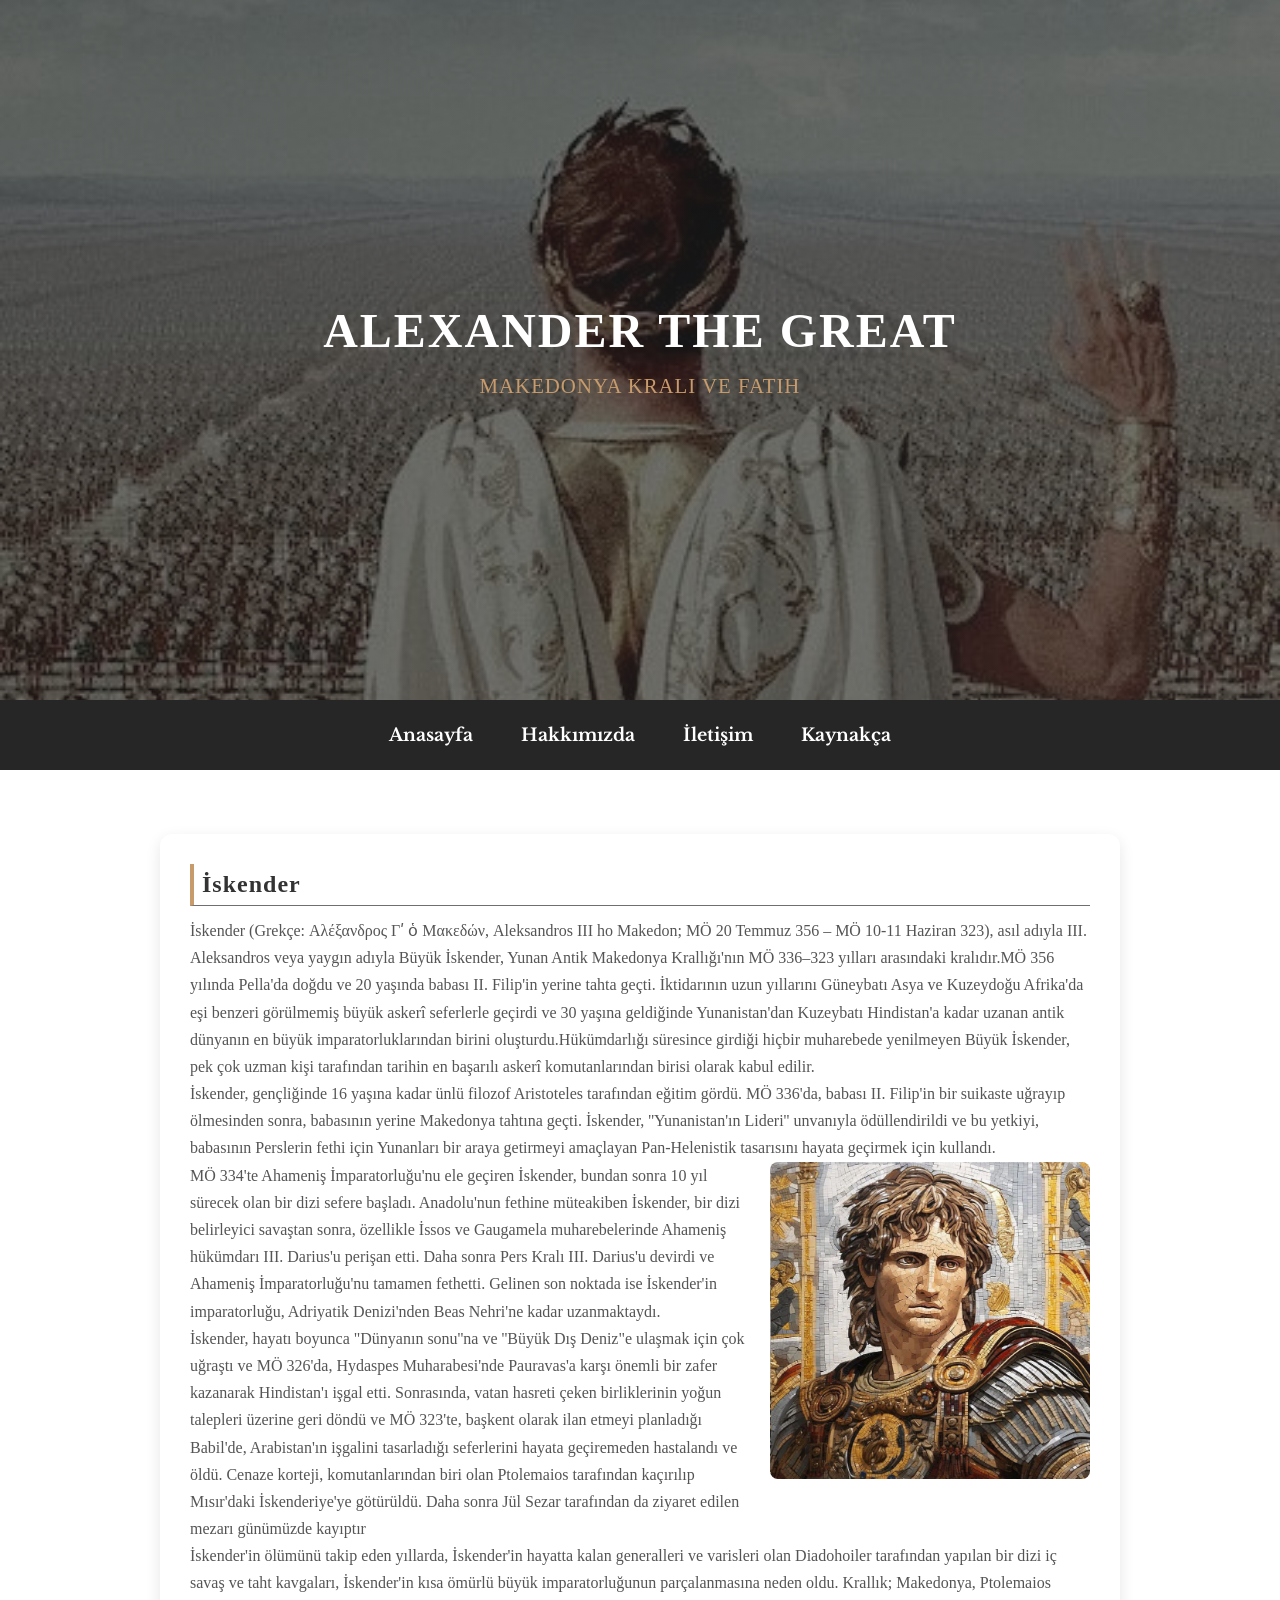
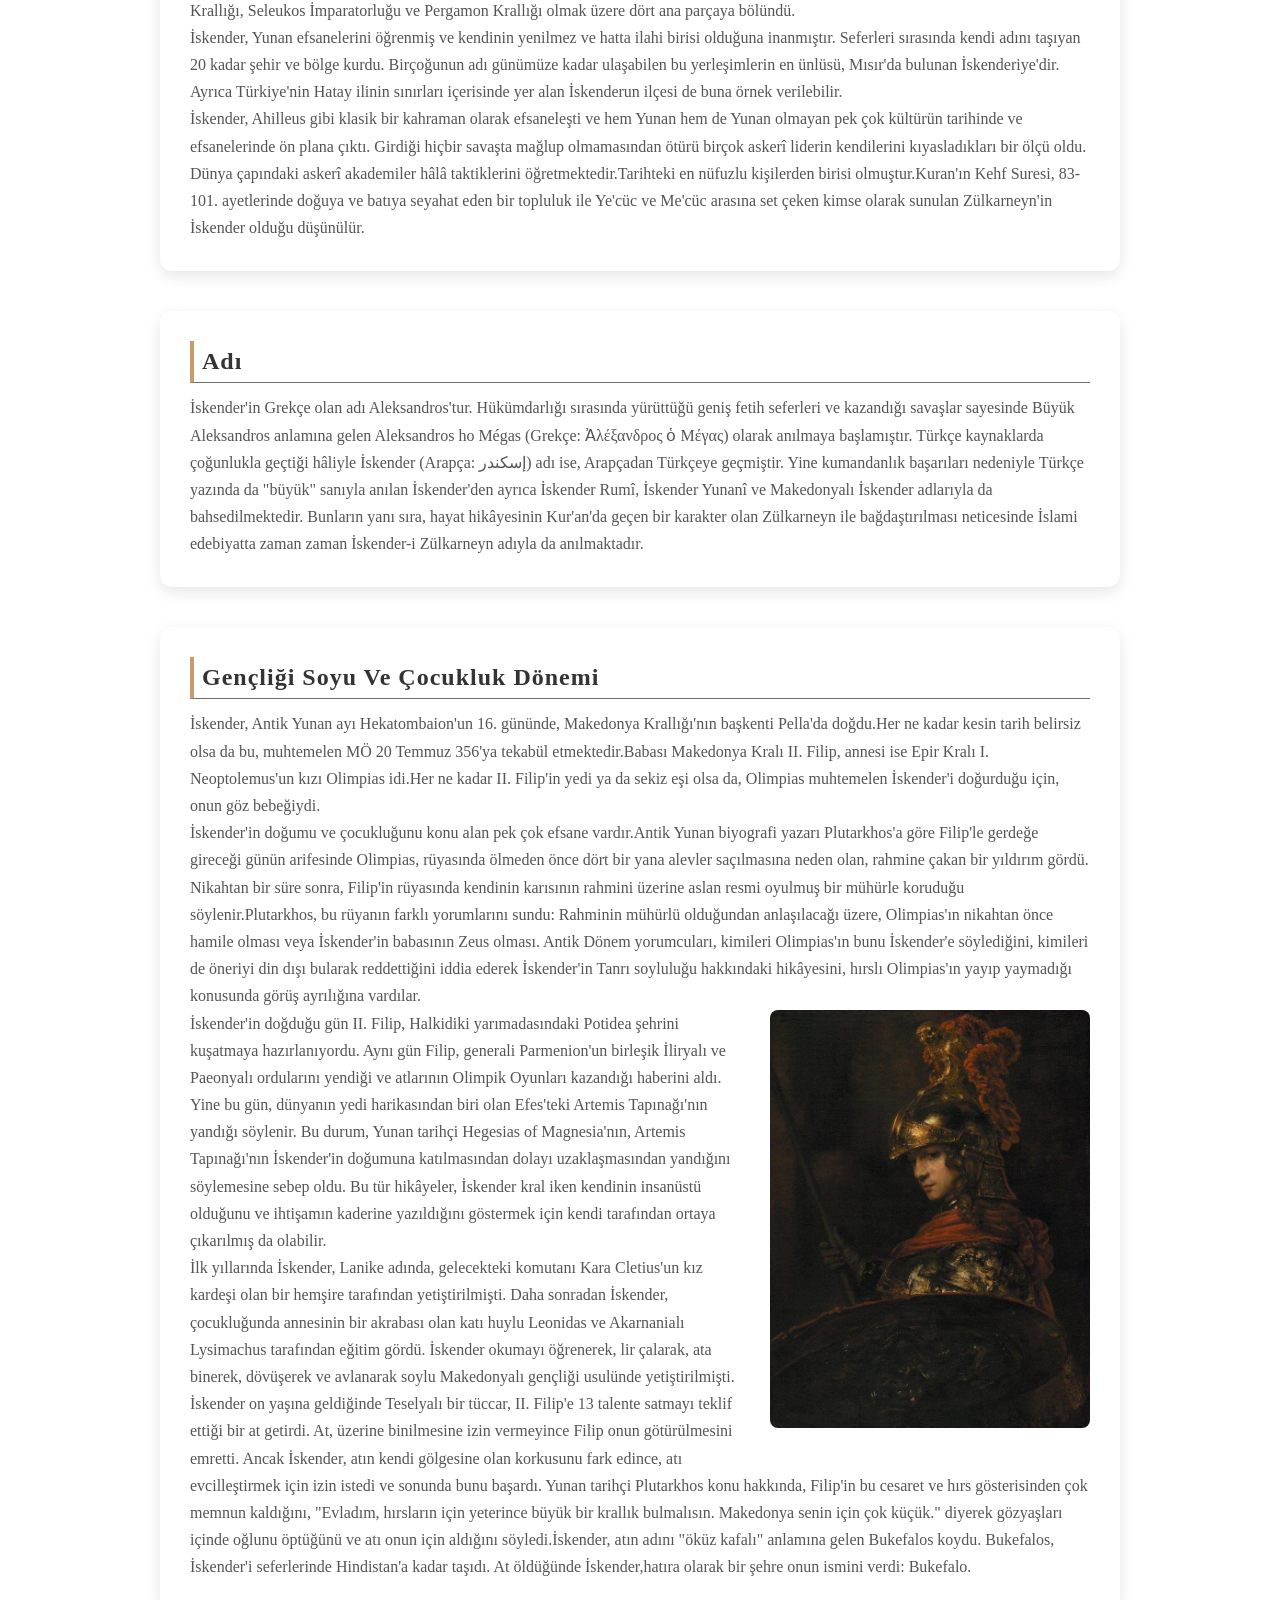
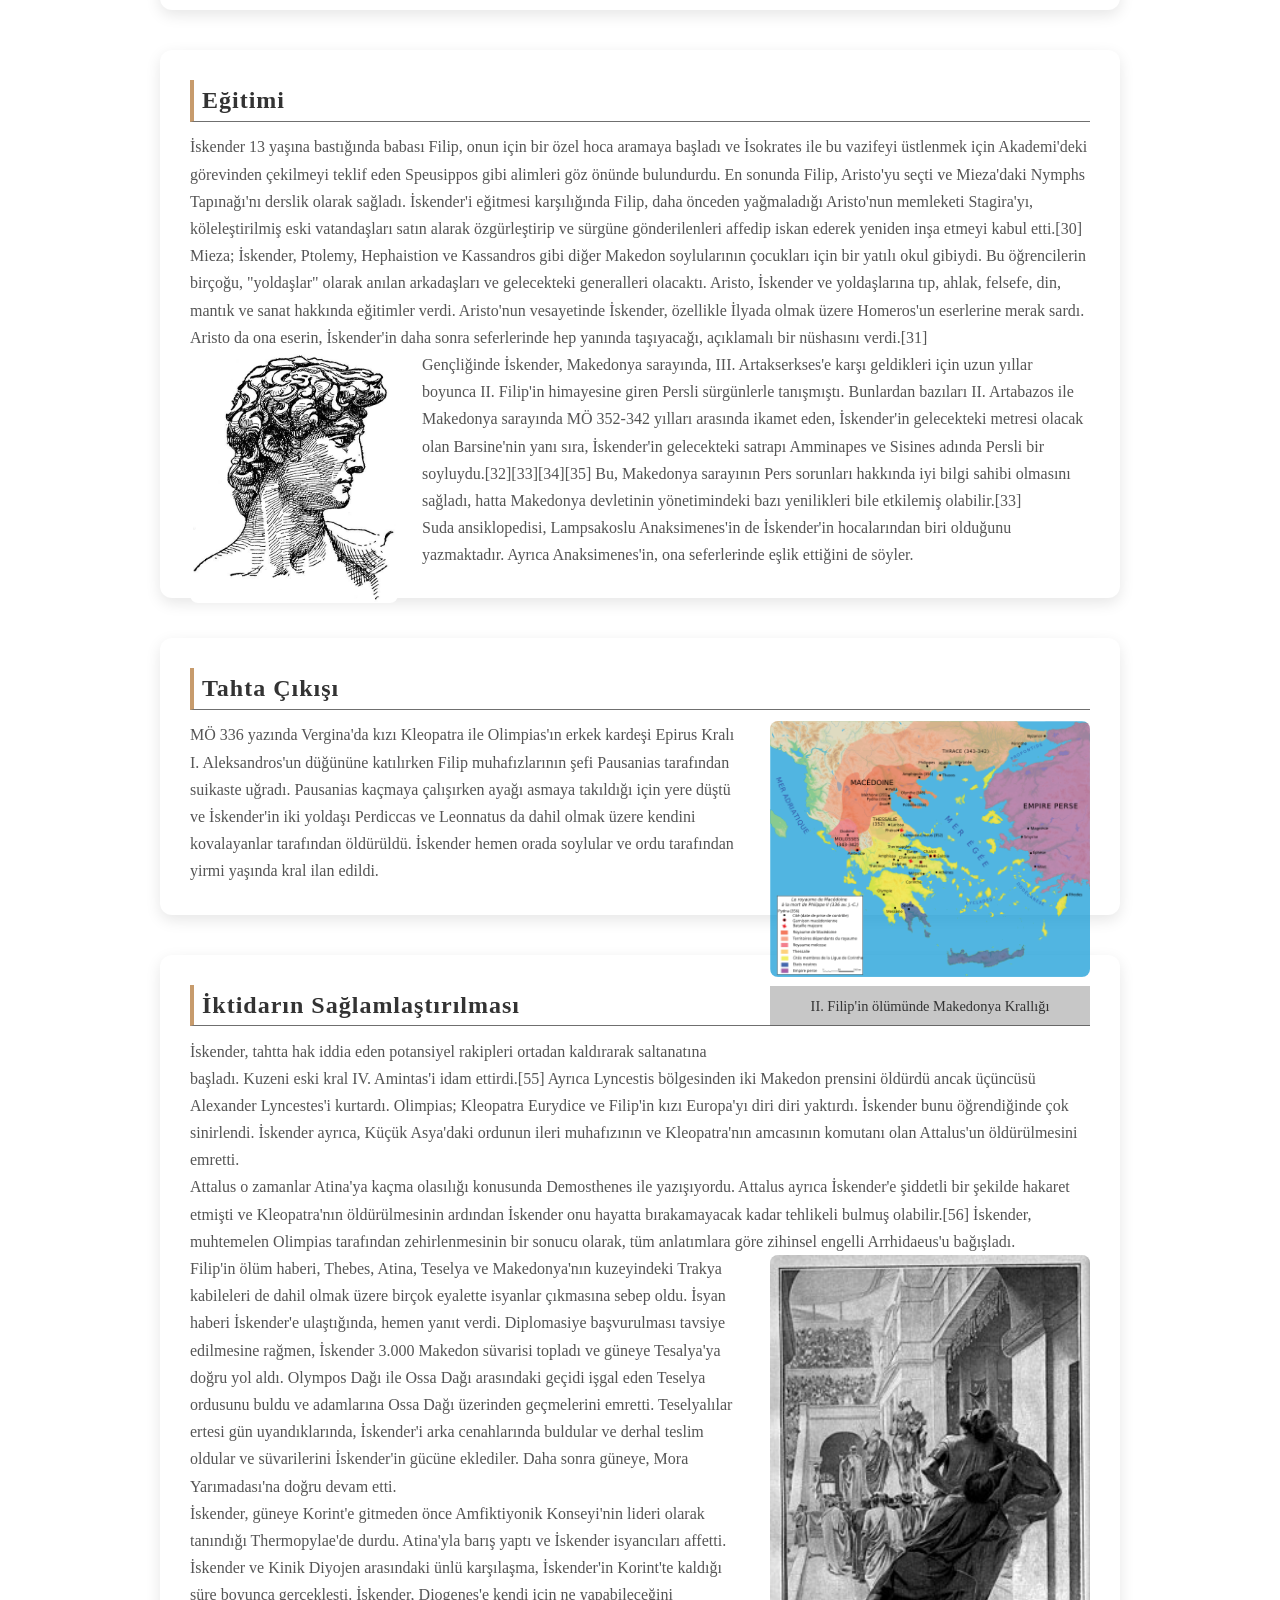
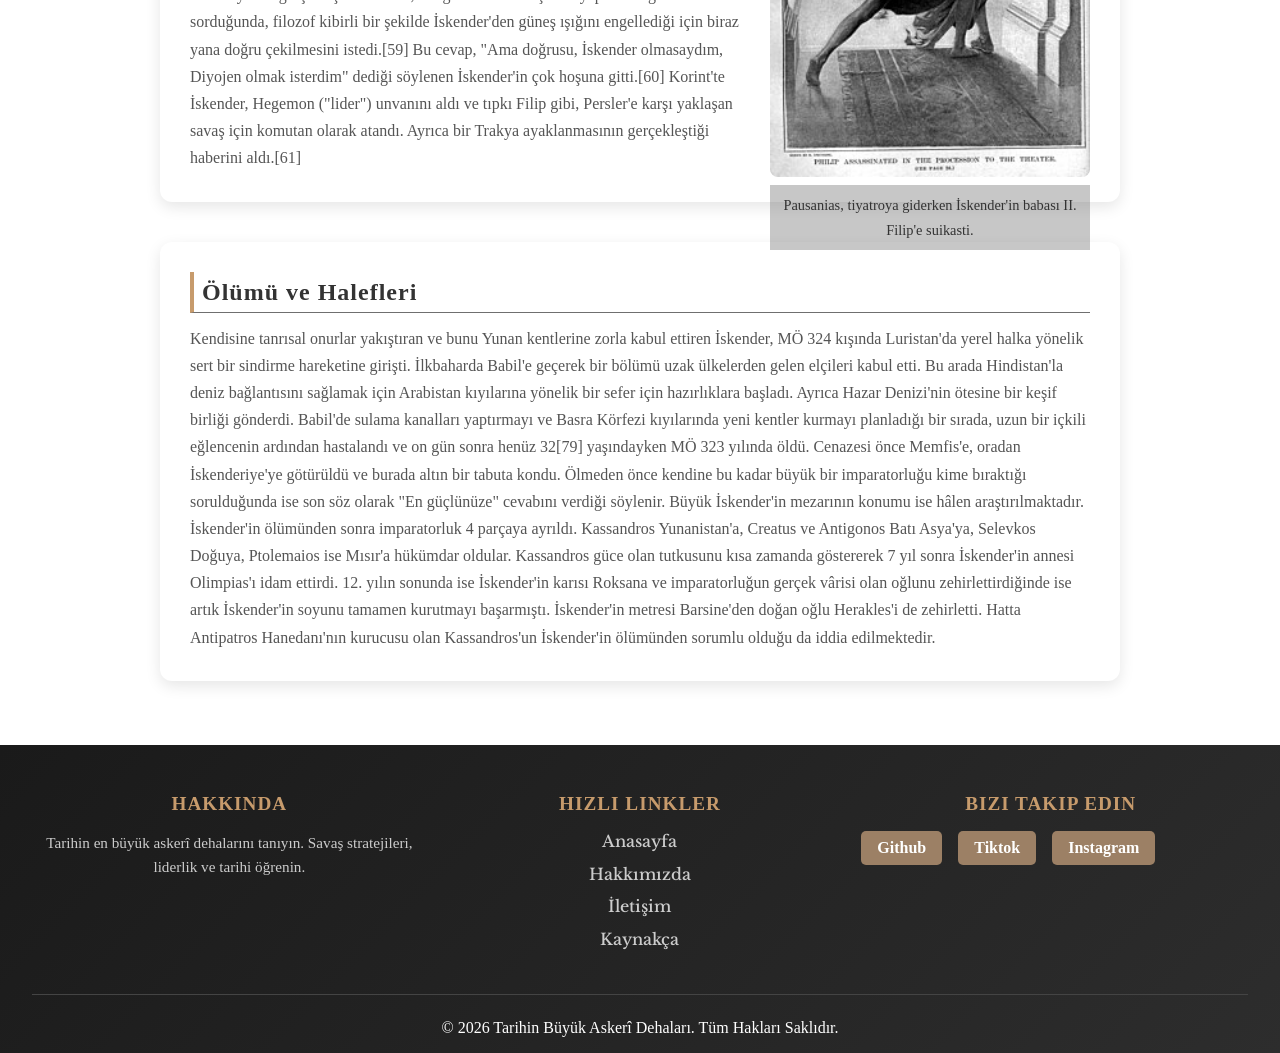
==== alexander.html @ 432406ca "yukleme" ====
<!DOCTYPE html>
<html lang="en">

<head>
    <meta charset="UTF-8">
    <meta name="viewport" content="width=device-width, initial-scale=1.0">
    <title>Büyük İskender</title>
    <link rel="stylesheet" href="css/karakter.css">
    <link href="https://fonts.googleapis.com/css2?family=Cinzel:wght@600&family=Libre+Baskerville&display=swap"
        rel="stylesheet">
</head>

<body>
    <header class="header-iskender">
        <div class="container">

            <h1>ALEXANDER THE GREAT<span>Makedonya Kralı ve
                    Fatih</span></h1>


    </header>
    <nav class="navbar">

        <ul>
            <li><a href="index.html">Anasayfa</a></li>
            <li><a href="#">Hakkımızda</a></li>
            <li><a href="#">İletişim</a></li>
            <li><a href="#">Kaynakça</a></li>
        </ul>

    </nav>
    <main>
        <div class="container">
            <div class="text">
                <h2>İskender</h2>
                <p>
                    İskender (Grekçe: Αλέξανδρος Γʹ ὁ Μακεδών, Aleksandros
                    III ho Makedon; MÖ 20 Temmuz 356 – MÖ 10-11 Haziran
                    323), asıl adıyla III. Aleksandros veya yaygın adıyla
                    Büyük İskender, Yunan Antik Makedonya Krallığı'nın MÖ
                    336–323 yılları arasındaki kralıdır.MÖ 356
                    yılında Pella'da doğdu ve 20 yaşında babası II. Filip'in
                    yerine tahta geçti. İktidarının uzun yıllarını Güneybatı
                    Asya ve Kuzeydoğu Afrika'da eşi benzeri görülmemiş büyük
                    askerî seferlerle geçirdi ve 30 yaşına geldiğinde
                    Yunanistan'dan Kuzeybatı Hindistan'a kadar uzanan antik
                    dünyanın en büyük imparatorluklarından birini
                    oluşturdu.Hükümdarlığı süresince girdiği hiçbir
                    muharebede yenilmeyen Büyük İskender, pek çok uzman kişi
                    tarafından tarihin en başarılı askerî komutanlarından
                    birisi olarak kabul edilir.
                </p>

                <p>
                    İskender, gençliğinde 16 yaşına kadar ünlü filozof
                    Aristoteles tarafından eğitim gördü. MÖ 336'da, babası
                    II. Filip'in bir suikaste uğrayıp ölmesinden sonra,
                    babasının yerine Makedonya tahtına geçti. İskender,
                    ''Yunanistan'ın Lideri'' unvanıyla ödüllendirildi ve bu
                    yetkiyi, babasının Perslerin fethi için Yunanları bir
                    araya getirmeyi amaçlayan Pan-Helenistik tasarısını
                    hayata geçirmek için kullandı.
                </p>
                <div class="kenarresimsag">
                    <img src="images/iskenderkenar.jpg" alt>
                </div>

                <p>
                    MÖ 334'te Ahameniş İmparatorluğu'nu ele geçiren
                    İskender, bundan sonra 10 yıl sürecek olan bir dizi
                    sefere başladı. Anadolu'nun fethine müteakiben İskender,
                    bir dizi belirleyici savaştan sonra, özellikle İssos ve
                    Gaugamela muharebelerinde Ahameniş hükümdarı III.
                    Darius'u perişan etti. Daha sonra Pers Kralı III.
                    Darius'u devirdi ve Ahameniş İmparatorluğu'nu tamamen
                    fethetti. Gelinen son noktada ise İskender'in
                    imparatorluğu, Adriyatik Denizi'nden Beas Nehri'ne kadar
                    uzanmaktaydı.
                </p>

                <p>
                    İskender, hayatı boyunca "Dünyanın sonu''na ve ''Büyük
                    Dış Deniz"e ulaşmak için çok uğraştı ve MÖ 326'da,
                    Hydaspes Muharabesi'nde Pauravas'a karşı önemli bir
                    zafer kazanarak Hindistan'ı işgal etti. Sonrasında,
                    vatan hasreti çeken birliklerinin yoğun talepleri
                    üzerine geri döndü ve MÖ 323'te, başkent olarak ilan
                    etmeyi planladığı Babil'de, Arabistan'ın işgalini
                    tasarladığı seferlerini hayata geçiremeden hastalandı ve
                    öldü. Cenaze korteji, komutanlarından biri olan
                    Ptolemaios tarafından kaçırılıp Mısır'daki
                    İskenderiye'ye götürüldü. Daha sonra Jül Sezar
                    tarafından da ziyaret edilen mezarı günümüzde kayıptır
                </p>
                <p>İskender'in ölümünü takip eden yıllarda, İskender'in
                    hayatta kalan generalleri ve varisleri olan Diadohoiler
                    tarafından yapılan bir dizi iç savaş ve taht kavgaları,
                    İskender'in kısa ömürlü büyük imparatorluğunun
                    parçalanmasına neden oldu. Krallık; Makedonya,
                    Ptolemaios Krallığı, Seleukos İmparatorluğu ve Pergamon
                    Krallığı olmak üzere dört ana parçaya bölündü.</p>

                <p>İskender, Yunan efsanelerini öğrenmiş ve kendinin
                    yenilmez ve hatta ilahi birisi olduğuna inanmıştır.
                    Seferleri sırasında kendi adını taşıyan 20 kadar şehir
                    ve bölge kurdu. Birçoğunun adı günümüze kadar ulaşabilen
                    bu yerleşimlerin en ünlüsü, Mısır'da bulunan
                    İskenderiye'dir. Ayrıca Türkiye'nin Hatay ilinin
                    sınırları içerisinde yer alan İskenderun ilçesi de buna
                    örnek verilebilir. </p>
                <p>İskender, Ahilleus gibi klasik bir kahraman olarak
                    efsaneleşti ve hem Yunan hem de Yunan olmayan pek çok
                    kültürün tarihinde ve efsanelerinde ön plana çıktı.
                    Girdiği hiçbir savaşta mağlup olmamasından ötürü birçok
                    askerî liderin kendilerini kıyasladıkları bir ölçü oldu.
                    Dünya çapındaki askerî akademiler hâlâ taktiklerini
                    öğretmektedir.Tarihteki en nüfuzlu kişilerden birisi
                    olmuştur.Kuran'ın Kehf Suresi, 83-101. ayetlerinde
                    doğuya ve batıya seyahat eden bir topluluk ile Ye'cüc ve
                    Me'cüc arasına set çeken kimse olarak sunulan
                    Zülkarneyn'in İskender olduğu düşünülür.</p>
            </div>
            <div class="text">
                <h2>Adı</h2>
                <p>İskender'in Grekçe olan adı Aleksandros'tur. Hükümdarlığı
                    sırasında yürüttüğü geniş fetih seferleri ve kazandığı
                    savaşlar sayesinde Büyük Aleksandros anlamına gelen
                    Aleksandros ho Mégas (Grekçe: Ἀλέξανδρος ὁ Μέγας) olarak
                    anılmaya başlamıştır. Türkçe kaynaklarda çoğunlukla
                    geçtiği hâliyle İskender (Arapça: إسكندر) adı ise,
                    Arapçadan Türkçeye geçmiştir. Yine kumandanlık
                    başarıları nedeniyle Türkçe yazında da "büyük" sanıyla
                    anılan İskender'den ayrıca İskender Rumî, İskender
                    Yunanî ve Makedonyalı İskender adlarıyla da
                    bahsedilmektedir. Bunların yanı sıra, hayat hikâyesinin
                    Kur'an'da geçen bir karakter olan Zülkarneyn ile
                    bağdaştırılması neticesinde İslami edebiyatta zaman
                    zaman İskender-i Zülkarneyn adıyla da anılmaktadır.</p>
            </div>
            <div class="text">
                <h2>Gençliği Soyu Ve Çocukluk Dönemi</h2>
                <p>İskender, Antik Yunan ayı Hekatombaion'un 16. gününde,
                    Makedonya Krallığı'nın başkenti Pella'da doğdu.Her ne
                    kadar kesin tarih belirsiz olsa da bu, muhtemelen MÖ 20
                    Temmuz 356'ya tekabül etmektedir.Babası Makedonya Kralı
                    II. Filip, annesi ise Epir Kralı I. Neoptolemus'un kızı
                    Olimpias idi.Her ne kadar II. Filip'in yedi ya da sekiz
                    eşi olsa da, Olimpias muhtemelen İskender'i doğurduğu
                    için, onun göz bebeğiydi.</p>
                <p>İskender'in doğumu ve çocukluğunu konu alan pek çok
                    efsane vardır.Antik Yunan biyografi yazarı
                    Plutarkhos'a göre Filip'le gerdeğe gireceği günün
                    arifesinde Olimpias, rüyasında ölmeden önce dört bir
                    yana alevler saçılmasına neden olan, rahmine çakan bir
                    yıldırım gördü. Nikahtan bir süre sonra, Filip'in
                    rüyasında kendinin karısının rahmini üzerine aslan resmi
                    oyulmuş bir mühürle koruduğu söylenir.Plutarkhos, bu
                    rüyanın farklı yorumlarını sundu: Rahminin mühürlü
                    olduğundan anlaşılacağı üzere, Olimpias'ın nikahtan önce
                    hamile olması veya İskender'in babasının Zeus olması.
                    Antik Dönem yorumcuları, kimileri Olimpias'ın bunu
                    İskender'e söylediğini, kimileri de öneriyi din dışı
                    bularak reddettiğini iddia ederek İskender'in Tanrı
                    soyluluğu hakkındaki hikâyesini, hırslı Olimpias'ın
                    yayıp yaymadığı konusunda görüş ayrılığına vardılar.</p>
                <div class="kenarresimsag">
                    <img src="images/iskenderkucuk.jpg" alt="İskender">
                </div>
                <p>İskender'in doğduğu gün II. Filip, Halkidiki
                    yarımadasındaki Potidea şehrini kuşatmaya
                    hazırlanıyordu. Aynı gün Filip, generali Parmenion'un
                    birleşik İliryalı ve Paeonyalı ordularını yendiği ve
                    atlarının Olimpik Oyunları kazandığı haberini aldı. Yine
                    bu gün, dünyanın yedi harikasından biri olan Efes'teki
                    Artemis Tapınağı'nın yandığı söylenir. Bu durum, Yunan
                    tarihçi Hegesias of Magnesia'nın, Artemis Tapınağı'nın
                    İskender'in doğumuna katılmasından dolayı
                    uzaklaşmasından yandığını söylemesine sebep oldu. Bu
                    tür hikâyeler, İskender kral iken kendinin insanüstü
                    olduğunu ve ihtişamın kaderine yazıldığını göstermek
                    için kendi tarafından ortaya çıkarılmış da olabilir.</p>
                <p>İlk yıllarında İskender, Lanike adında, gelecekteki
                    komutanı Kara Cletius'un kız kardeşi olan bir hemşire
                    tarafından yetiştirilmişti. Daha sonradan İskender,
                    çocukluğunda annesinin bir akrabası olan katı huylu
                    Leonidas ve Akarnanialı Lysimachus tarafından eğitim
                    gördü. İskender okumayı öğrenerek, lir çalarak, ata
                    binerek, dövüşerek ve avlanarak soylu Makedonyalı
                    gençliği usulünde yetiştirilmişti.</p>
                <p>İskender on yaşına geldiğinde Teselyalı bir tüccar, II.
                    Filip'e 13 talente satmayı teklif ettiği bir at getirdi.
                    At, üzerine binilmesine izin vermeyince Filip onun
                    götürülmesini emretti. Ancak İskender, atın kendi
                    gölgesine olan korkusunu fark edince, atı evcilleştirmek
                    için izin istedi ve sonunda bunu başardı. Yunan
                    tarihçi Plutarkhos konu hakkında, Filip'in bu cesaret ve
                    hırs gösterisinden çok memnun kaldığını,
                    "Evladım, hırsların için yeterince büyük bir krallık bulmalısın. Makedonya senin için çok küçük."
                    diyerek gözyaşları içinde oğlunu öptüğünü ve atı onun
                    için aldığını söyledi.İskender, atın adını "öküz kafalı"
                    anlamına gelen Bukefalos koydu. Bukefalos, İskender'i
                    seferlerinde Hindistan'a kadar taşıdı. At öldüğünde
                    İskender,hatıra olarak bir şehre onun ismini verdi:
                    Bukefalo.</p>

            </div>
            <div class="text">
                <h2>Eğitimi</h2>
                <p>İskender 13 yaşına bastığında babası Filip, onun için bir
                    özel hoca aramaya başladı ve İsokrates ile bu vazifeyi
                    üstlenmek için Akademi'deki görevinden çekilmeyi teklif
                    eden Speusippos gibi alimleri göz önünde bulundurdu. En
                    sonunda Filip, Aristo'yu seçti ve Mieza'daki Nymphs
                    Tapınağı'nı derslik olarak sağladı. İskender'i eğitmesi
                    karşılığında Filip, daha önceden yağmaladığı Aristo'nun
                    memleketi Stagira'yı, köleleştirilmiş eski vatandaşları
                    satın alarak özgürleştirip ve sürgüne gönderilenleri
                    affedip iskan ederek yeniden inşa etmeyi kabul
                    etti.[30]</p>
                <p>Mieza; İskender, Ptolemy, Hephaistion ve Kassandros gibi
                    diğer Makedon soylularının çocukları için bir yatılı
                    okul gibiydi. Bu öğrencilerin birçoğu, "yoldaşlar"
                    olarak anılan arkadaşları ve gelecekteki generalleri
                    olacaktı. Aristo, İskender ve yoldaşlarına tıp, ahlak,
                    felsefe, din, mantık ve sanat hakkında eğitimler verdi.
                    Aristo'nun vesayetinde İskender, özellikle İlyada olmak
                    üzere Homeros'un eserlerine merak sardı. Aristo da ona
                    eserin, İskender'in daha sonra seferlerinde hep yanında
                    taşıyacağı, açıklamalı bir nüshasını verdi.[31]</p>
                <div class="kenarresimsol">
                    <img src="images/alexanderkenar.jpg" alt="İskender">
                </div>

                <p>Gençliğinde İskender, Makedonya sarayında, III.
                    Artakserkses'e karşı geldikleri için uzun yıllar boyunca
                    II. Filip'in himayesine giren Persli sürgünlerle
                    tanışmıştı. Bunlardan bazıları II. Artabazos ile
                    Makedonya sarayında MÖ 352-342 yılları arasında ikamet
                    eden, İskender'in gelecekteki metresi olacak olan
                    Barsine'nin yanı sıra, İskender'in gelecekteki satrapı
                    Amminapes ve Sisines adında Persli bir
                    soyluydu.[32][33][34][35] Bu, Makedonya sarayının Pers
                    sorunları hakkında iyi bilgi sahibi olmasını sağladı,
                    hatta Makedonya devletinin yönetimindeki bazı
                    yenilikleri bile etkilemiş olabilir.[33]</p>
                <p>Suda ansiklopedisi, Lampsakoslu Anaksimenes'in de
                    İskender'in hocalarından biri olduğunu yazmaktadır.
                    Ayrıca Anaksimenes'in, ona seferlerinde eşlik ettiğini
                    de söyler.</p>

            </div>
            <div class="text">
                <h2>Tahta Çıkışı</h2>
                <div class="kenarresimsag">
                    <img src="images/macedonia.png" alt="II. Filip">
                    <p>II. Filip'in ölümünde Makedonya Krallığı</p>
                </div>
                <p>MÖ 336 yazında Vergina'da kızı Kleopatra ile Olimpias'ın
                    erkek kardeşi Epirus Kralı I. Aleksandros'un düğününe
                    katılırken Filip muhafızlarının şefi Pausanias
                    tarafından suikaste uğradı. Pausanias kaçmaya çalışırken
                    ayağı asmaya takıldığı için yere düştü ve İskender'in
                    iki yoldaşı Perdiccas ve Leonnatus da dahil olmak üzere
                    kendini kovalayanlar tarafından öldürüldü. İskender
                    hemen orada soylular ve ordu tarafından yirmi yaşında kral ilan edildi.
                <p>
            </div>
            <div class="text">
                <h2>İktidarın Sağlamlaştırılması</h2>
                <p>İskender, tahtta hak iddia eden potansiyel rakipleri
                    ortadan kaldırarak saltanatına başladı. Kuzeni eski kral
                    IV. Amintas'i idam ettirdi.[55] Ayrıca Lyncestis
                    bölgesinden iki Makedon prensini öldürdü ancak üçüncüsü
                    Alexander Lyncestes'i kurtardı. Olimpias; Kleopatra
                    Eurydice ve Filip'in kızı Europa'yı diri diri yaktırdı.
                    İskender bunu öğrendiğinde çok sinirlendi. İskender
                    ayrıca, Küçük Asya'daki ordunun ileri muhafızının ve
                    Kleopatra'nın amcasının komutanı olan Attalus'un
                    öldürülmesini emretti.</p>
                <p>Attalus o zamanlar Atina'ya kaçma olasılığı konusunda
                    Demosthenes ile yazışıyordu. Attalus ayrıca İskender'e
                    şiddetli bir şekilde hakaret etmişti ve Kleopatra'nın
                    öldürülmesinin ardından İskender onu hayatta
                    bırakamayacak kadar tehlikeli bulmuş olabilir.[56]
                    İskender, muhtemelen Olimpias tarafından zehirlenmesinin
                    bir sonucu olarak, tüm anlatımlara göre zihinsel engelli
                    Arrhidaeus'u bağışladı.</p>
                <div class="kenarresimsag">
                    <img src="images/filip.jpg" alt="">
                    <p>Pausanias, tiyatroya giderken İskender'in babası II. Filip'e suikasti.</p>
                </div>
                <p>Filip'in ölüm haberi, Thebes, Atina, Teselya ve
                    Makedonya'nın kuzeyindeki Trakya kabileleri de dahil
                    olmak üzere birçok eyalette isyanlar çıkmasına sebep
                    oldu. İsyan haberi İskender'e ulaştığında, hemen yanıt
                    verdi. Diplomasiye başvurulması tavsiye edilmesine
                    rağmen, İskender 3.000 Makedon süvarisi topladı ve
                    güneye Tesalya'ya doğru yol aldı. Olympos Dağı ile Ossa
                    Dağı arasındaki geçidi işgal eden Teselya ordusunu buldu
                    ve adamlarına Ossa Dağı üzerinden geçmelerini emretti.
                    Teselyalılar ertesi gün uyandıklarında, İskender'i arka
                    cenahlarında buldular ve derhal teslim oldular ve
                    süvarilerini İskender'in gücüne eklediler. Daha sonra
                    güneye, Mora Yarımadası'na doğru devam etti.</p>
                <p>İskender, güneye Korint'e gitmeden önce Amfiktiyonik
                    Konseyi'nin lideri olarak tanındığı Thermopylae'de
                    durdu. Atina'yla barış yaptı ve İskender isyancıları
                    affetti. İskender ve Kinik Diyojen arasındaki ünlü
                    karşılaşma, İskender'in Korint'te kaldığı süre boyunca
                    gerçekleşti. İskender, Diogenes'e kendi için ne
                    yapabileceğini sorduğunda, filozof kibirli bir şekilde
                    İskender'den güneş ışığını engellediği için biraz yana
                    doğru çekilmesini istedi.[59] Bu cevap,
                    "Ama doğrusu, İskender olmasaydım, Diyojen olmak isterdim"
                    dediği söylenen İskender'in çok hoşuna gitti.[60]
                    Korint'te İskender, Hegemon ("lider") unvanını aldı ve
                    tıpkı Filip gibi, Persler'e karşı yaklaşan savaş için
                    komutan olarak atandı. Ayrıca bir Trakya ayaklanmasının
                    gerçekleştiği haberini aldı.[61]</p>
            </div>
            <div class="text">
                <h2>Ölümü ve Halefleri</h2>
                <p>Kendisine tanrısal onurlar yakıştıran ve bunu Yunan kentlerine zorla kabul ettiren İskender, MÖ 324
                    kışında Luristan'da yerel halka yönelik sert bir sindirme hareketine girişti. İlkbaharda Babil'e
                    geçerek bir bölümü uzak ülkelerden gelen elçileri kabul etti. Bu arada Hindistan'la deniz
                    bağlantısını sağlamak için Arabistan kıyılarına yönelik bir sefer için hazırlıklara başladı. Ayrıca
                    Hazar Denizi'nin ötesine bir keşif birliği gönderdi. Babil'de sulama kanalları yaptırmayı ve Basra
                    Körfezi kıyılarında yeni kentler kurmayı planladığı bir sırada, uzun bir içkili eğlencenin ardından
                    hastalandı ve on gün sonra henüz 32[79] yaşındayken MÖ 323 yılında öldü. Cenazesi önce Memfis'e,
                    oradan İskenderiye'ye götürüldü ve burada altın bir tabuta kondu. Ölmeden önce kendine bu kadar
                    büyük bir imparatorluğu kime bıraktığı sorulduğunda ise son söz olarak "En güçlünüze" cevabını
                    verdiği söylenir. Büyük İskender'in mezarının konumu ise hâlen araştırılmaktadır. İskender'in
                    ölümünden sonra imparatorluk 4 parçaya ayrıldı. Kassandros Yunanistan'a, Creatus ve Antigonos Batı
                    Asya'ya, Selevkos Doğuya, Ptolemaios ise Mısır'a hükümdar oldular. Kassandros güce olan tutkusunu
                    kısa zamanda göstererek 7 yıl sonra İskender'in annesi Olimpias'ı idam ettirdi. 12. yılın sonunda
                    ise İskender'in karısı Roksana ve imparatorluğun gerçek vârisi olan oğlunu zehirlettirdiğinde ise
                    artık İskender'in soyunu tamamen kurutmayı başarmıştı. İskender'in metresi Barsine'den doğan oğlu
                    Herakles'i de zehirletti. Hatta Antipatros Hanedanı'nın kurucusu olan Kassandros'un İskender'in
                    ölümünden sorumlu olduğu da iddia edilmektedir.</p>

            </div>
        </div>
    </main>
    <footer>
        <div class="footer-container">

            <div class="footer-section">
                <h3>Hakkında</h3>
                <p>Tarihin en büyük askerî dehalarını tanıyın. Savaş stratejileri, liderlik ve tarihi öğrenin.</p>
            </div>


            <div class="footer-section">
                <h3>Hızlı Linkler</h3>
                <ul>
                    <li><a href="index.html">Anasayfa</a></li>
                    <li><a href="about.html">Hakkımızda</a></li>
                    <li><a href="contact.html">İletişim</a></li>
                    <li><a href="#">Kaynakça</a></li>
                </ul>
            </div>


            <div class="footer-section">
                <h3>Bizi Takip Edin</h3>
                <div class="social-links">
                    <a href="https://github.com/rullyz-f" class="social-icon">Github</a>
                    <a href="https://www.tiktok.com/@hamzzatahirr_?lang=tr-TR" class="social-icon">Tiktok</a>
                    <a href="https://www.instagram.com/hamzzatahirr_/" class="social-icon">Instagram</a>
                </div>
            </div>
        </div>


        <div class="footer-bottom">
            <p>&copy; 2026 Tarihin Büyük Askerî Dehaları. Tüm Hakları Saklıdır.</p>
        </div>
    </footer>
    <button id="backToTopBtn" class="back-to-top">
        ⬆️
    </button>

    <script>
        // Başa Dön Butonu
        const backToTopBtn = document.getElementById('backToTopBtn');

        // Scroll yapıldığında butonu göster/gizle
        window.addEventListener('scroll', function () {
            if (window.pageYOffset > 300) {
                backToTopBtn.classList.add('show');
            } else {
                backToTopBtn.classList.remove('show');
            }
        });

        // Butona tıklandığında yukarıya git
        backToTopBtn.addEventListener('click', function () {
            window.scrollTo({
                top: 0,
                behavior: 'smooth'
            });
        });
    </script>

</html>
---- css/karakter.css ----
* {
    margin: 0;
    padding: 0;
    box-sizing: border-box;
}

:root {
    --koyu-arkaplan: #1a1a1a;
    --koyu-arkaplan2: #2d2d2d;
    --parsomen: #f5f1e8;
    --altin-sarisi: #9c8065;
    --koyu-altin-sarisi: #6e4521;
    --yazi: #333333;
}

h1,
h1 span,
h2,
h3 {
    font-family: 'Playfair Display', serif;
    color: var(--yazi);
    font-weight: 700;
    letter-spacing: 1px;
}

p {
    font-family: 'Source Serif Pro', serif;
    color: var(--yazi);
    font-weight: 400;

}

ul {
    font-family: 'Libre Baskerville', serif;
    color: var(--yazi);
    font-weight: 500;
}

html {
    font-size: 16px;
}

.container {
    width: 60rem;
    margin: auto;

}


.container h1 {
    font-size: 3rem;
    text-align: center;
    margin-top: 2rem;
    margin-bottom: 2rem;


}

/* header {
    color: white;
    text-align: center;
    margin-bottom: 0;
    background-repeat: no-repeat;
    background-position: center;
    background-size: cover;
    background-attachment: fixed;
    min-height: 400px;
    display: flex;
    flex-direction: column;
    align-items: center;
    justify-content: center;
    padding: 2rem 1rem;
} */

.header-iskender {
    background: linear-gradient(135deg, rgba(26, 26, 26, 0.6), rgba(45, 45, 45, 0.6)),
        url(../images/iskenderslider.jpg);
    color: white;
    text-align: center;
    margin-bottom: 0;
    background-repeat: no-repeat;
    background-position: center;
    background-size: cover;
    background-attachment: fixed;
    min-height: 700px;
    display: flex;
    flex-direction: column;
    align-items: center;
    justify-content: center;
    padding: 2rem 1rem
}

.header-hannibal {
    background: linear-gradient(135deg, rgba(26, 26, 26, 0.6), rgba(45, 45, 45, 0.6)),
        url(../images/hannibalbarca.jpg);
    color: white;
    text-align: center;
    margin-bottom: 0;
    background-repeat: no-repeat;
    background-position: center 30%;
    background-size: cover;
    background-attachment: fixed;
    min-height: 700px;
    display: flex;
    flex-direction: column;
    align-items: center;
    justify-content: center;
    padding: 2rem 1rem
}

.header-metehan {
    background: linear-gradient(135deg, rgba(26, 26, 26, 0.6), rgba(45, 45, 45, 0.6)),
        url(../images/metehan.jpg);
    color: white;
    text-align: center;
    margin-bottom: 0;
    background-repeat: no-repeat;
    background-position: center 30%;
    background-size: cover;
    background-attachment: fixed;
    min-height: 700px;
    display: flex;
    flex-direction: column;
    align-items: center;
    justify-content: center;
    padding: 2rem 1rem
}

.header-cesar {
    background: linear-gradient(135deg, rgba(26, 26, 26, 0.6), rgba(45, 45, 45, 0.6)),
        url(../images/cesar.jpg);
    color: white;
    text-align: center;
    margin-bottom: 0;
    background-repeat: no-repeat;
    background-position: center 30%;
    background-size: cover;
    background-attachment: fixed;
    min-height: 700px;
    display: flex;
    flex-direction: column;
    align-items: center;
    justify-content: center;
    padding: 2rem 1rem
}

.header-saladin {
    background: linear-gradient(135deg, rgba(26, 26, 26, 0.6), rgba(45, 45, 45, 0.6)),
        url(../images/saladins.jpg);
    color: white;
    text-align: center;
    margin-bottom: 0;
    background-repeat: no-repeat;
    background-position: center 50%;
    background-size: cover;
    background-attachment: fixed;
    min-height: 700px;
    display: flex;
    flex-direction: column;
    align-items: center;
    justify-content: center;
    padding: 2rem 1rem
}

.header-cengizhan {
    background: linear-gradient(135deg, rgba(26, 26, 26, 0.6), rgba(45, 45, 45, 0.6)),
        url(../images/cengiz.jpg);
    color: white;
    text-align: center;
    margin-bottom: 0;
    background-repeat: no-repeat;
    background-position: center 20%;
    background-size: cover;
    background-attachment: fixed;
    min-height: 700px;
    display: flex;
    flex-direction: column;
    align-items: center;
    justify-content: center;
    padding: 2rem 1rem
}

.header-timur {
    background: linear-gradient(135deg, rgba(26, 26, 26, 0.6), rgba(45, 45, 45, 0.6)),
        url(../images/timur.jpg);
    color: white;
    text-align: center;
    margin-bottom: 0;
    background-repeat: no-repeat;
    background-position: center 30%;
    background-size: cover;
    background-attachment: fixed;
    min-height: 700px;
    display: flex;
    flex-direction: column;
    align-items: center;
    justify-content: center;
    padding: 2rem 1rem
}

header .container {
    display: flex;
    flex-direction: column;
    align-items: center;
    gap: 0;
    width: 100%;
}

.header-frederick {
    background: linear-gradient(135deg, rgba(26, 26, 26, 0.6), rgba(45, 45, 45, 0.6)),
        url(../images/frederickthegreat.jpg);
    color: white;
    text-align: center;
    margin-bottom: 0;
    background-repeat: no-repeat;
    background-position: center 20%;
    background-size: cover;
    background-attachment: fixed;
    min-height: 700px;
    display: flex;
    flex-direction: column;
    align-items: center;
    justify-content: center;
    padding: 2rem 1rem
}

.header-napolyon {
    background: linear-gradient(135deg, rgba(26, 26, 26, 0.6), rgba(45, 45, 45, 0.6)),
        url(../images/napolyon.jpg);
    color: white;
    text-align: center;
    margin-bottom: 0;
    background-repeat: no-repeat;
    background-position: center 20%;
    background-size: cover;
    background-attachment: fixed;
    min-height: 700px;
    display: flex;
    flex-direction: column;
    align-items: center;
    justify-content: center;
    padding: 2rem 1rem
}

.header-erwin {
    background: linear-gradient(135deg, rgba(26, 26, 26, 0.6), rgba(45, 45, 45, 0.6)),
        url(../images/erwin2.jpg);
    color: white;
    text-align: center;
    margin-bottom: 0;
    background-repeat: no-repeat;
    background-position: center 20%;
    background-size: cover;
    background-attachment: fixed;
    min-height: 700px;
    display: flex;
    flex-direction: column;
    align-items: center;
    justify-content: center;
    padding: 2rem 1rem
}

header h1 {
    font-size: 3.5rem;
    font-weight: bold;
    margin-bottom: 0;
    text-align: center;
    color: white;
    text-transform: uppercase;
    letter-spacing: 2px;
}

header h1 span {
    display: block;
    font-size: 1.3rem;
    font-weight: normal;
    margin-top: 1rem;
    color: #c79b6c;
    text-transform: uppercase;
    letter-spacing: 1px;
}


.navbar {
    display: flex;
    align-items: center;
    justify-content: center;
    width: 100%;
    background-color: rgba(0, 0, 0, 0.85);
    padding: 1.5rem 0;
    margin-bottom: 4rem;
}

.navbar ul {
    gap: 3rem;
    display: flex;
    list-style: none;
    padding: 0;
    font-weight: bold;
}

.navbar a {
    text-decoration: none;
    color: white;
    font-size: 1.1rem;
    padding: 8px 0;
    transition: 0.3s;
}

.navbar a:hover {
    color: #9c8065;
    border-bottom: 2px solid #9c8065;
}

.text {

    margin: auto;
    margin-top: 40px;
    background-color: white;
    padding: 30px;
    border-radius: 12px;
    line-height: 1.7;
    box-shadow: 0 5px 15px rgba(0, 0, 0, 0.1);
}

.text h2 {
    font-family: 'Playfair Display', serif;
    font-size: 1.5rem;
    margin-bottom: .7rem;
    border-left: 4px solid #c79b6c;
    padding-left: .5rem;
    border-bottom: 1px solid #1b1b1ba1;
}

.text p {
    color: #555;
    font-size: 1rem;

}

.text a {
    padding: .5rem .8rem;
    background-color: #9767349d;
    color: white;
    text-decoration: none;
    border-radius: 5px;
    transition: background-color 0.3s ease;

}

.text a:hover {
    background-color: #965a19c5;

}

.kenarresimsag {
    float: right;
    width: 20rem;
    margin-left: 1.5rem;
    margin-bottom: 1.5rem;

    transition: all 0.3s ease;
}

.kenarresimsag p {
    background-color: #55555554;
    font-size: 0.9rem;
    color: #333;
    padding: 0.5rem;
    text-align: center;
    margin-bottom: 0;
}

.kenarresimsag img {
    width: 100%;
    border-radius: 8px;
}

.kenarresimsage {
    background-color: #55555554;
    width: 6rem;
    float: right;
    margin-left: 1.1rem;
    margin-bottom: 1.5rem;
    transition: all 0.3s ease;
}

.kenarresimsage img {
    width: 4rem;


}

.kenarresimsage p {
    font-size: 0.9rem;
    color: #333;
    padding: 0.5rem;
    text-align: center;
    margin-bottom: 0;
}

.kenarresimsol {
    float: left;

    width: 13rem;
    margin-right: 1.5rem;
    margin-bottom: 1.5rem;
    transition: all 0.3s ease;
}

.kenarresimsol p {
    background-color: #55555554;
    font-size: 0.9rem;
    color: #333;
    padding: 0.5rem;
    text-align: center;
    margin-bottom: 0;
}

.kenarresimsol img {
    width: 100%;
    border-radius: 8px;
}

.kenarresimsol:hover,
.kenarresimsag:hover,
.kenarresimsage:hover {
    box-shadow: 0 10px 20px rgba(0, 0, 0, 0.3);
    transform: translateY(-5px);

}



.plan {
    background-color: #f3f3f3;
    padding: 1.3rem;
    margin: 1.3rem 0;
    border-left: 5px solid #999;
    font-style: italic;
}

footer {
    text-align: center;
    padding: 2rem;
    background: #1a1a1a;
    margin-top: 4rem;


}

footer {
    background: linear-gradient(135deg, #1a1a1a 0%, #2d2d2d 100%);
    color: white;
    padding: 3rem 2rem 1rem;
    margin-top: 4rem;
}

.footer-container {
    max-width: 1200px;
    margin: 0 auto;
    display: grid;
    grid-template-columns: 1fr 1fr 1fr;
    gap: 2rem;
    margin-bottom: 2rem;
}

.footer-section h3 {
    color: #c79b6c;
    margin-bottom: 1rem;
    font-size: 1.2rem;
    text-transform: uppercase;
    letter-spacing: 1px;
}

.footer-section p {
    color: #ccc;
    line-height: 1.6;
    font-size: 0.95rem;
}

.footer-section ul {
    list-style: none;
    padding: 0;
}

.footer-section ul li {
    margin-bottom: 0.8rem;
}

.footer-section ul li a {
    color: #ccc;
    text-decoration: none;
    transition: color 0.3s ease;
    font-family: 'Libre Baskerville', serif;
}

.footer-section ul li a:hover {
    color: #9c8065;
    padding-left: 5px;
}

.social-links {
    display: flex;
    gap: 1rem;
    flex-wrap: wrap;
}

.social-icon {
    display: inline-block;
    padding: 0.5rem 1rem;
    background-color: #9c8065;
    color: white;
    border-radius: 5px;
    text-decoration: none;
    transition: all 0.3s ease;
    font-weight: bold;
}

.social-icon:hover {
    background-color: #6e4521;
    transform: translateY(-3px);
}

.footer-bottom {
    text-align: center;
    padding-top: 1.5rem;
    border-top: 1px solid #444;
    color: #999;
}

footer p {
    color: white;
    transition: all .4s ease;
}

footer p:hover {
    color: var(--altin-sarisi);
}

.back-to-top {
    position: fixed;
    bottom: 30px;
    right: 30px;
    width: 50px;
    height: 50px;
    background-color: #9c8065;
    color: white;
    border: none;
    border-radius: 50%;
    font-size: 1.5rem;
    cursor: pointer;
    display: none;
    align-items: center;
    justify-content: center;
    box-shadow: 0 4px 12px rgba(0, 0, 0, 0.3);
    transition: all 0.3s ease;
    z-index: 999;
}

.back-to-top.show {
    display: flex;
}

.back-to-top:hover {
    background-color: #6e4521;
    transform: translateY(-5px);
    box-shadow: 0 6px 20px rgba(0, 0, 0, 0.4);
}

.back-to-top:active {
    transform: translateY(-2px);
}

@media (max-width: 1024px) {
    .container {
        width: 90%;
    }

    header {
        min-height: 350px;
    }

    header h1 {
        font-size: 2rem;
    }

    header h1 span {
        font-size: 1rem;
    }

    header .navbar ul {
        gap: 1rem;
        padding: 0.8rem;
    }

    header .navbar a {
        font-size: 0.95rem;
    }

    .text {
        padding: 20px;
        margin-top: 20px;
    }

    .text h2 {
        font-size: 1.3rem;
        margin-bottom: 0.5rem;
    }

    .text p {
        font-size: 0.95rem;
        margin-bottom: 1.5rem;
    }

    .kenarresimsag,
    .kenarresimsol {
        width: 100%;
        float: none;
        margin: 1rem 0;
    }

    .kenarresimsag img,
    .kenarresimsol img {
        width: 100%;
    }

}


@media (max-width: 768px) {
    header {
        min-height: 300px;
    }

    header h1 {
        font-size: 1.5rem;
        padding: 1rem 0.5rem 0;
    }

    header h1 span {
        font-size: 0.9rem;
    }

    header .navbar ul {
        gap: 0.8rem;
        padding: 0.8rem;
        flex-wrap: wrap;
    }

    header .navbar a {
        font-size: 0.85rem;
        padding: 5px 5px;
    }

    .container {
        width: 95%;
    }

    .text {
        padding: 15px;
        margin-top: 15px;
    }

    .text h2 {
        font-size: 1.2rem;
        border-left: 3px solid #c79b6c;
    }

    .text h3 {
        font-size: 1rem;
    }

    .text p {
        font-size: 0.9rem;
        margin-bottom: 1rem;
        line-height: 1.6;
    }

    .kenarresimsag p,
    .kenarresimsol p {
        font-size: 0.8rem;
    }



    .plan {
        padding: 1rem;
        margin: 1rem 0;
        font-size: 0.9rem;
    }

    .footer-container {
        grid-template-columns: 1fr;
        gap: 1.5rem;
    }

    .footer-section h3 {
        font-size: 1rem;
    }
}
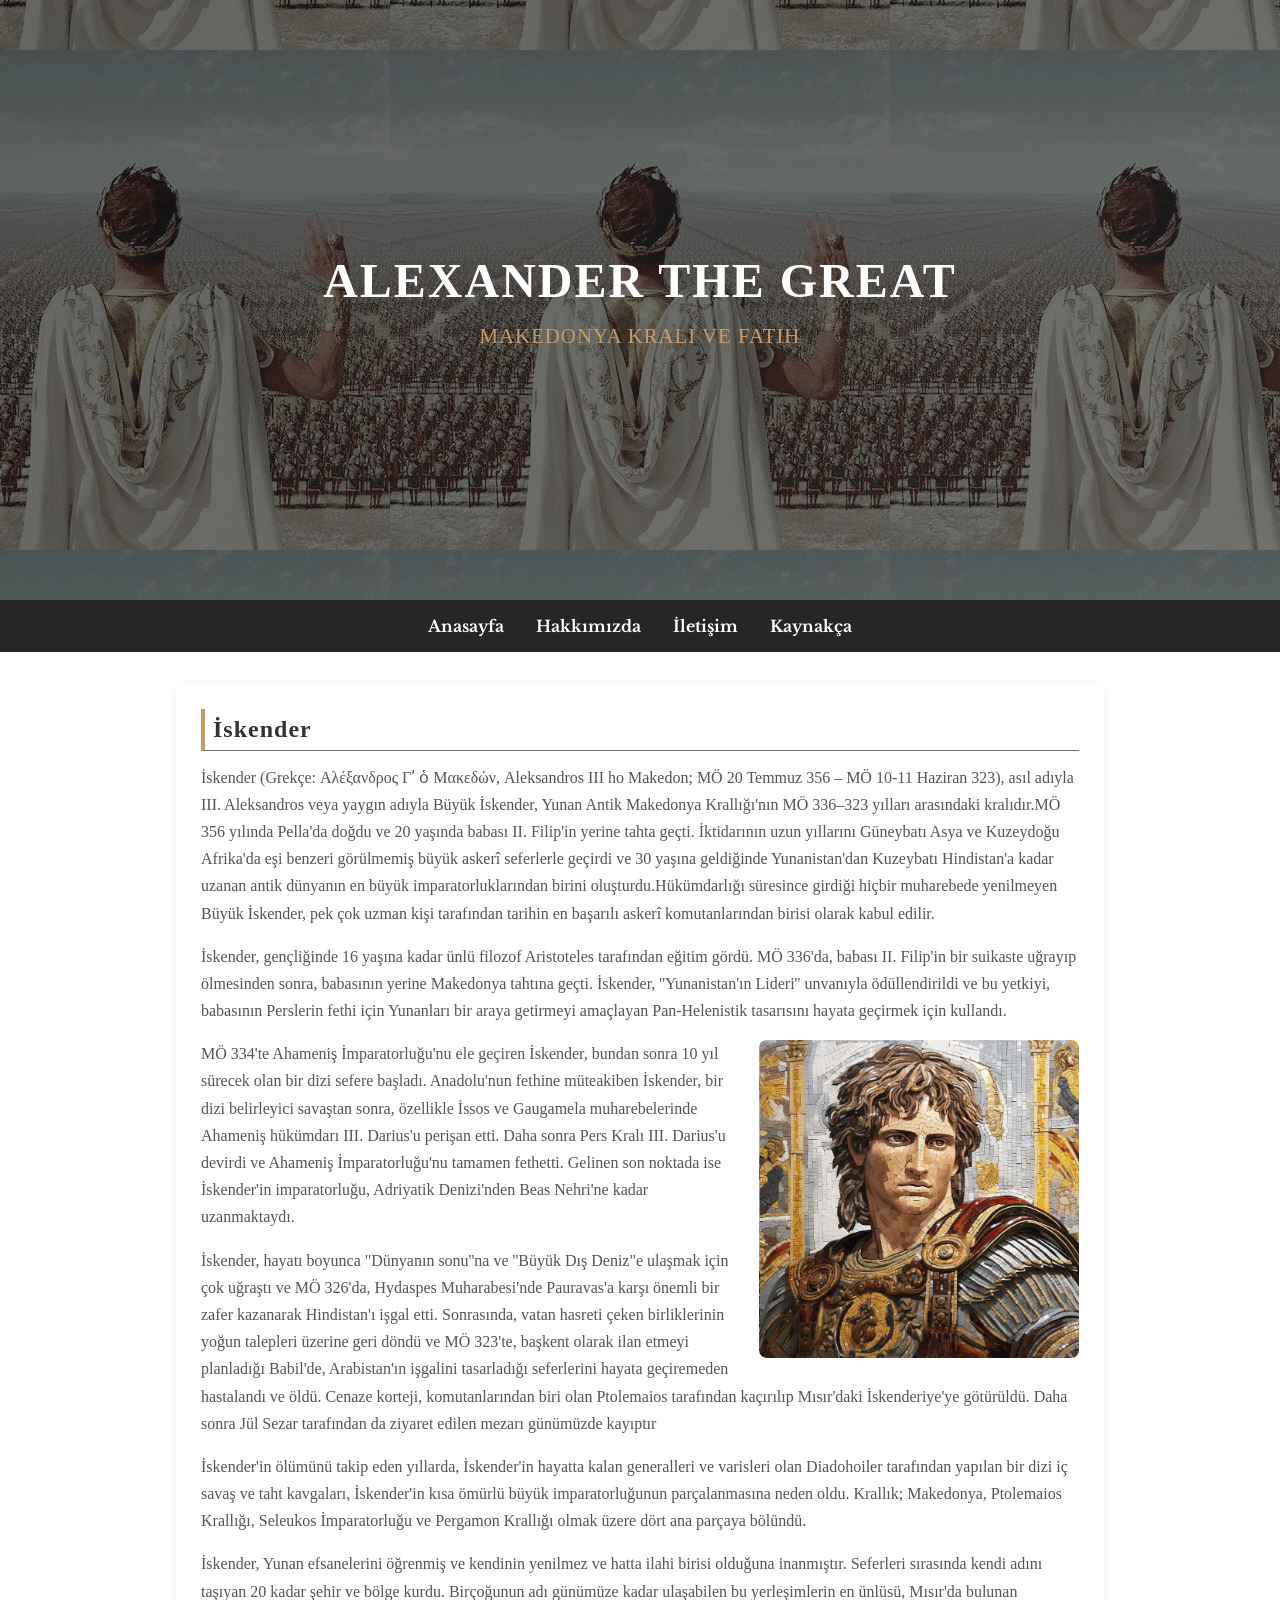
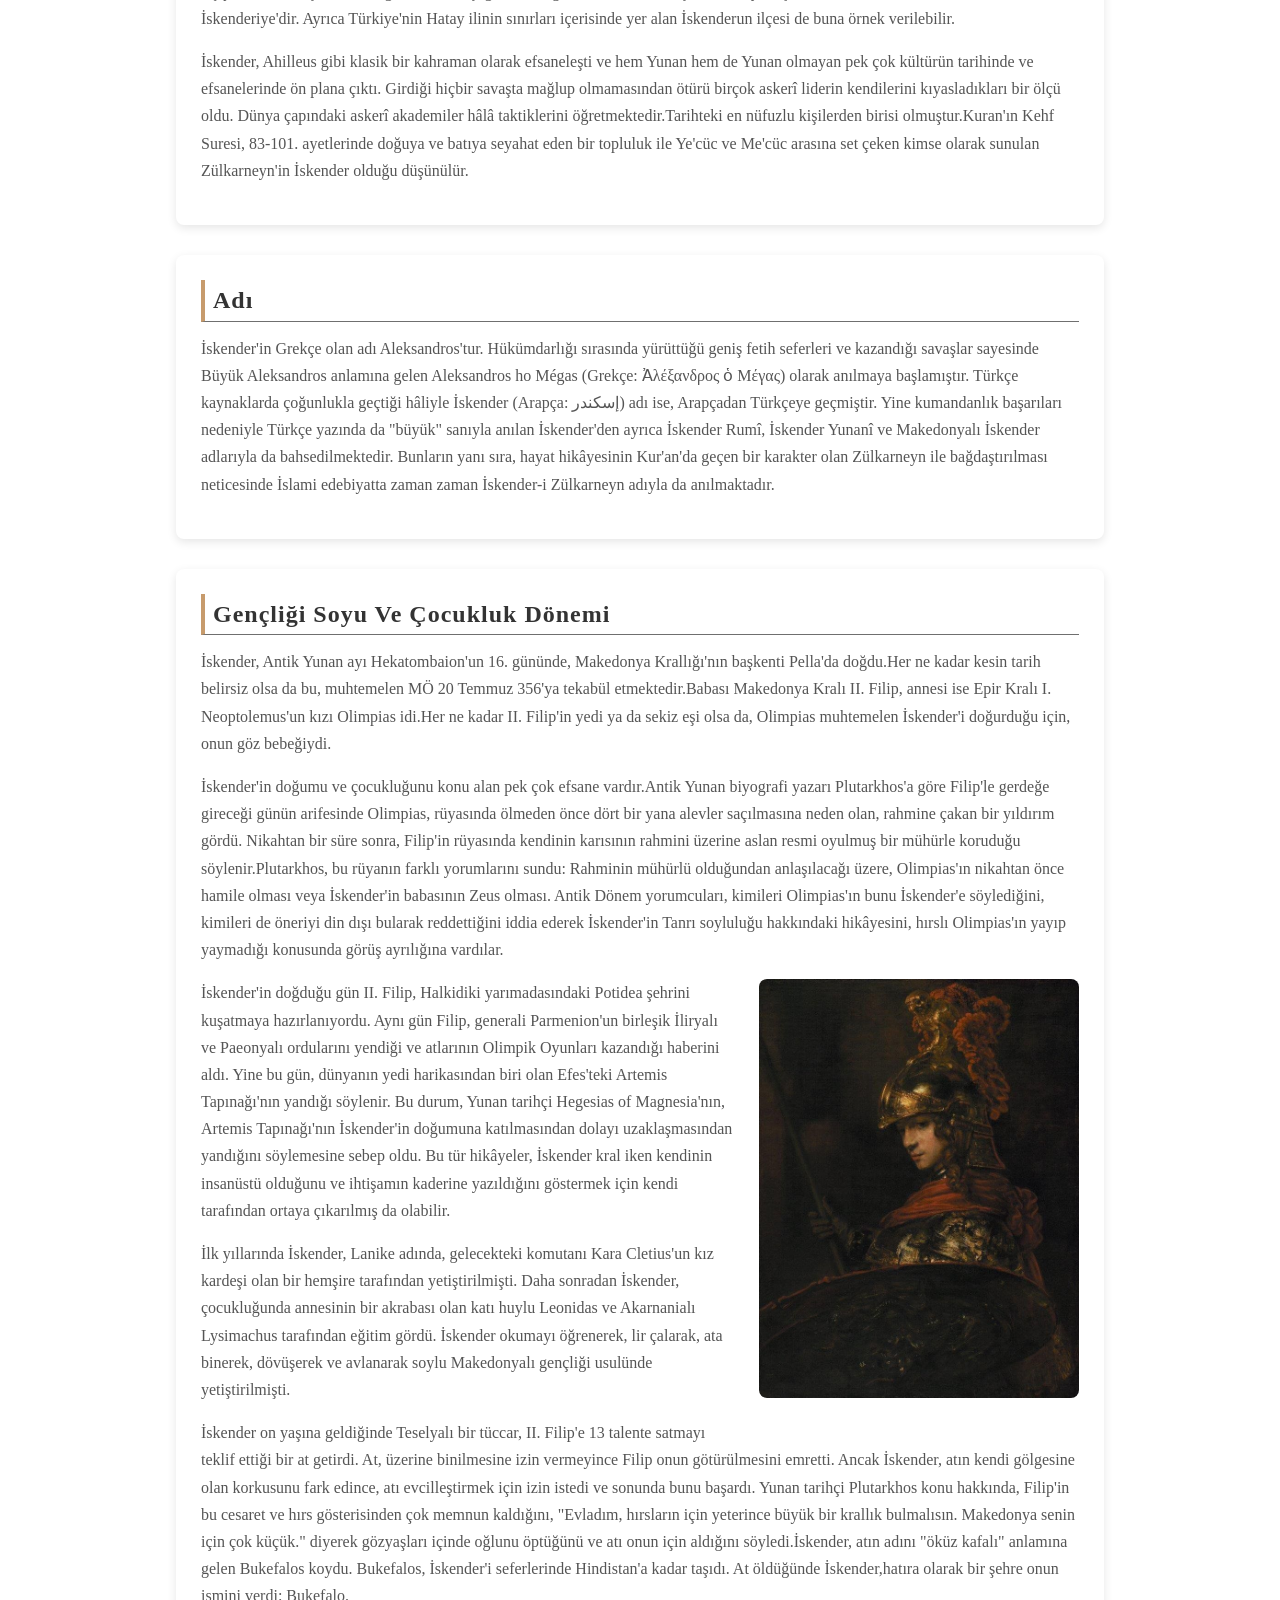
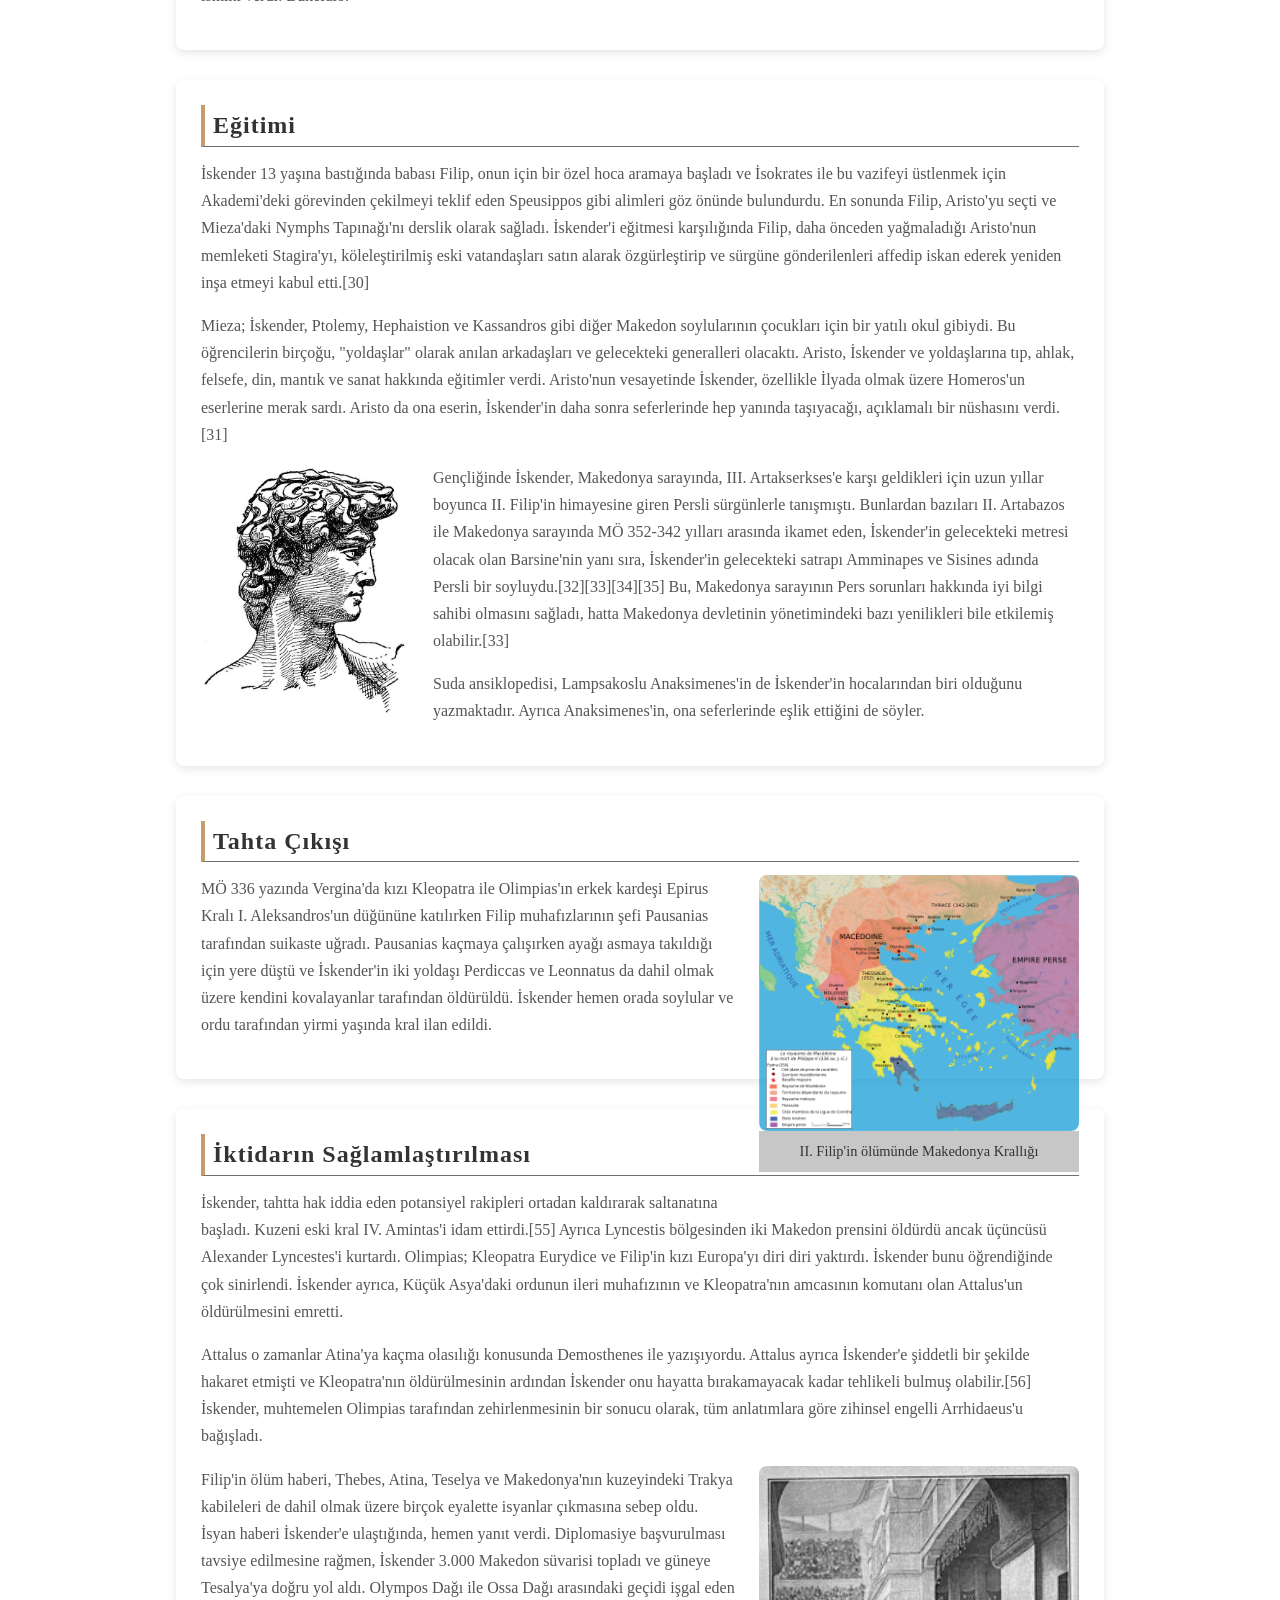
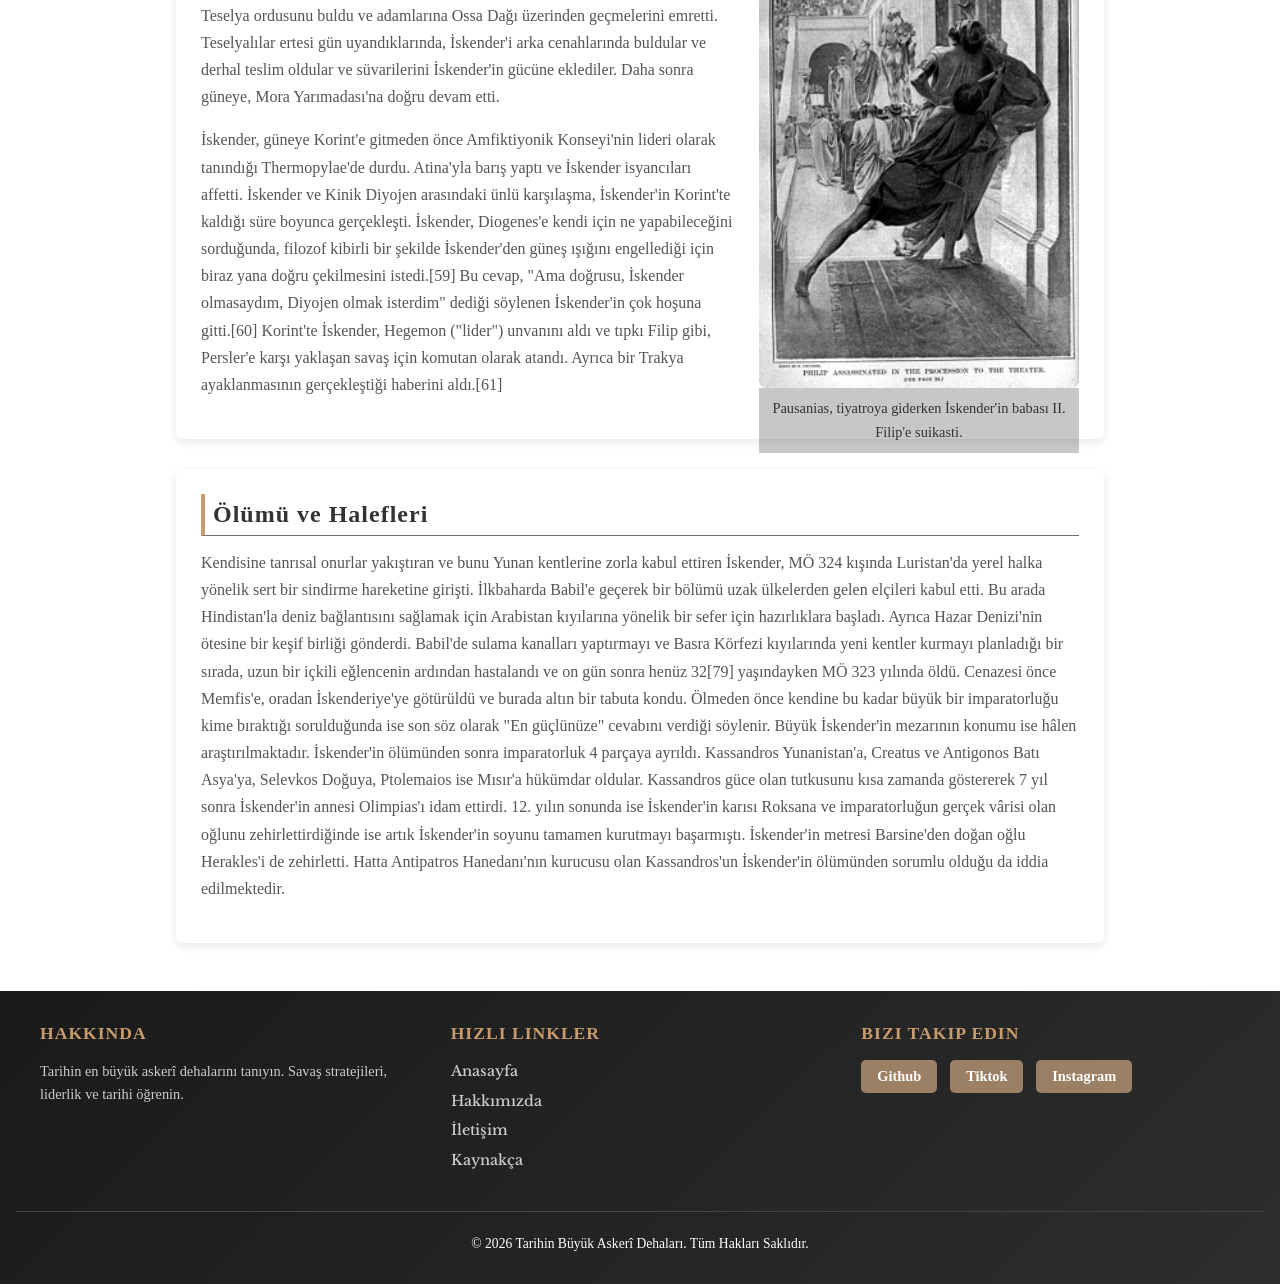
==== commit 98fde186: "Fix responsive design CSS updates" ====
--- a/alexander.html
+++ b/alexander.html
@@ -23,8 +23,8 @@
 
         <ul>
             <li><a href="index.html">Anasayfa</a></li>
-            <li><a href="#">Hakkımızda</a></li>
-            <li><a href="#">İletişim</a></li>
+            <li><a href="about.html">Hakkımızda</a></li>
+            <li><a href="contact.html">İletişim</a></li>
             <li><a href="#">Kaynakça</a></li>
         </ul>
 
--- a/css/karakter.css
+++ b/css/karakter.css
@@ -27,7 +27,6 @@
     font-family: 'Source Serif Pro', serif;
     color: var(--yazi);
     font-weight: 400;
-
 }
 
 ul {
@@ -41,22 +40,30 @@
 }
 
 .container {
-    width: 60rem;
+    width: 90%;
+    max-width: 60rem;
     margin: auto;
-
-}
-
+    padding: 0 1rem;
+}
 
 .container h1 {
     font-size: 3rem;
     text-align: center;
     margin-top: 2rem;
     margin-bottom: 2rem;
-
-
-}
-
-/* header {
+}
+
+/* HEADER STYLES */
+.header-iskender,
+.header-hannibal,
+.header-metehan,
+.header-cesar,
+.header-saladin,
+.header-cengizhan,
+.header-timur,
+.header-frederick,
+.header-napolyon,
+.header-erwin {
     color: white;
     text-align: center;
     margin-bottom: 0;
@@ -64,138 +71,62 @@
     background-position: center;
     background-size: cover;
     background-attachment: fixed;
-    min-height: 400px;
+    min-height: 600px;
     display: flex;
     flex-direction: column;
     align-items: center;
     justify-content: center;
     padding: 2rem 1rem;
-} */
+}
 
 .header-iskender {
-    background: linear-gradient(135deg, rgba(26, 26, 26, 0.6), rgba(45, 45, 45, 0.6)),
-        url(../images/iskenderslider.jpg);
-    color: white;
-    text-align: center;
-    margin-bottom: 0;
-    background-repeat: no-repeat;
+    background: linear-gradient(135deg, rgba(26, 26, 26, 0.6), rgba(45, 45, 45, 0.6)), url(../images/iskenderslider.jpg);
     background-position: center;
-    background-size: cover;
-    background-attachment: fixed;
-    min-height: 700px;
-    display: flex;
-    flex-direction: column;
-    align-items: center;
-    justify-content: center;
-    padding: 2rem 1rem
 }
 
 .header-hannibal {
-    background: linear-gradient(135deg, rgba(26, 26, 26, 0.6), rgba(45, 45, 45, 0.6)),
-        url(../images/hannibalbarca.jpg);
-    color: white;
-    text-align: center;
-    margin-bottom: 0;
-    background-repeat: no-repeat;
+    background: linear-gradient(135deg, rgba(26, 26, 26, 0.6), rgba(45, 45, 45, 0.6)), url(../images/hannibalbarca.jpg);
     background-position: center 30%;
-    background-size: cover;
-    background-attachment: fixed;
-    min-height: 700px;
-    display: flex;
-    flex-direction: column;
-    align-items: center;
-    justify-content: center;
-    padding: 2rem 1rem
 }
 
 .header-metehan {
-    background: linear-gradient(135deg, rgba(26, 26, 26, 0.6), rgba(45, 45, 45, 0.6)),
-        url(../images/metehan.jpg);
-    color: white;
-    text-align: center;
-    margin-bottom: 0;
-    background-repeat: no-repeat;
+    background: linear-gradient(135deg, rgba(26, 26, 26, 0.6), rgba(45, 45, 45, 0.6)), url(../images/metehan.jpg);
     background-position: center 30%;
-    background-size: cover;
-    background-attachment: fixed;
-    min-height: 700px;
-    display: flex;
-    flex-direction: column;
-    align-items: center;
-    justify-content: center;
-    padding: 2rem 1rem
 }
 
 .header-cesar {
-    background: linear-gradient(135deg, rgba(26, 26, 26, 0.6), rgba(45, 45, 45, 0.6)),
-        url(../images/cesar.jpg);
-    color: white;
-    text-align: center;
-    margin-bottom: 0;
-    background-repeat: no-repeat;
+    background: linear-gradient(135deg, rgba(26, 26, 26, 0.6), rgba(45, 45, 45, 0.6)), url(../images/cesar.jpg);
     background-position: center 30%;
-    background-size: cover;
-    background-attachment: fixed;
-    min-height: 700px;
-    display: flex;
-    flex-direction: column;
-    align-items: center;
-    justify-content: center;
-    padding: 2rem 1rem
 }
 
 .header-saladin {
-    background: linear-gradient(135deg, rgba(26, 26, 26, 0.6), rgba(45, 45, 45, 0.6)),
-        url(../images/saladins.jpg);
-    color: white;
-    text-align: center;
-    margin-bottom: 0;
-    background-repeat: no-repeat;
+    background: linear-gradient(135deg, rgba(26, 26, 26, 0.6), rgba(45, 45, 45, 0.6)), url(../images/saladins.jpg);
     background-position: center 50%;
-    background-size: cover;
-    background-attachment: fixed;
-    min-height: 700px;
-    display: flex;
-    flex-direction: column;
-    align-items: center;
-    justify-content: center;
-    padding: 2rem 1rem
 }
 
 .header-cengizhan {
-    background: linear-gradient(135deg, rgba(26, 26, 26, 0.6), rgba(45, 45, 45, 0.6)),
-        url(../images/cengiz.jpg);
-    color: white;
-    text-align: center;
-    margin-bottom: 0;
-    background-repeat: no-repeat;
+    background: linear-gradient(135deg, rgba(26, 26, 26, 0.6), rgba(45, 45, 45, 0.6)), url(../images/cengiz.jpg);
     background-position: center 20%;
-    background-size: cover;
-    background-attachment: fixed;
-    min-height: 700px;
-    display: flex;
-    flex-direction: column;
-    align-items: center;
-    justify-content: center;
-    padding: 2rem 1rem
 }
 
 .header-timur {
-    background: linear-gradient(135deg, rgba(26, 26, 26, 0.6), rgba(45, 45, 45, 0.6)),
-        url(../images/timur.jpg);
-    color: white;
-    text-align: center;
-    margin-bottom: 0;
-    background-repeat: no-repeat;
+    background: linear-gradient(135deg, rgba(26, 26, 26, 0.6), rgba(45, 45, 45, 0.6)), url(../images/timur.jpg);
     background-position: center 30%;
-    background-size: cover;
-    background-attachment: fixed;
-    min-height: 700px;
-    display: flex;
-    flex-direction: column;
-    align-items: center;
-    justify-content: center;
-    padding: 2rem 1rem
+}
+
+.header-frederick {
+    background: linear-gradient(135deg, rgba(26, 26, 26, 0.6), rgba(45, 45, 45, 0.6)), url(../images/frederickthegreat.jpg);
+    background-position: center 20%;
+}
+
+.header-napolyon {
+    background: linear-gradient(135deg, rgba(26, 26, 26, 0.6), rgba(45, 45, 45, 0.6)), url(../images/napolyon.jpg);
+    background-position: center 20%;
+}
+
+.header-erwin {
+    background: linear-gradient(135deg, rgba(26, 26, 26, 0.6), rgba(45, 45, 45, 0.6)), url(../images/erwin2.jpg);
+    background-position: center 20%;
 }
 
 header .container {
@@ -204,60 +135,6 @@
     align-items: center;
     gap: 0;
     width: 100%;
-}
-
-.header-frederick {
-    background: linear-gradient(135deg, rgba(26, 26, 26, 0.6), rgba(45, 45, 45, 0.6)),
-        url(../images/frederickthegreat.jpg);
-    color: white;
-    text-align: center;
-    margin-bottom: 0;
-    background-repeat: no-repeat;
-    background-position: center 20%;
-    background-size: cover;
-    background-attachment: fixed;
-    min-height: 700px;
-    display: flex;
-    flex-direction: column;
-    align-items: center;
-    justify-content: center;
-    padding: 2rem 1rem
-}
-
-.header-napolyon {
-    background: linear-gradient(135deg, rgba(26, 26, 26, 0.6), rgba(45, 45, 45, 0.6)),
-        url(../images/napolyon.jpg);
-    color: white;
-    text-align: center;
-    margin-bottom: 0;
-    background-repeat: no-repeat;
-    background-position: center 20%;
-    background-size: cover;
-    background-attachment: fixed;
-    min-height: 700px;
-    display: flex;
-    flex-direction: column;
-    align-items: center;
-    justify-content: center;
-    padding: 2rem 1rem
-}
-
-.header-erwin {
-    background: linear-gradient(135deg, rgba(26, 26, 26, 0.6), rgba(45, 45, 45, 0.6)),
-        url(../images/erwin2.jpg);
-    color: white;
-    text-align: center;
-    margin-bottom: 0;
-    background-repeat: no-repeat;
-    background-position: center 20%;
-    background-size: cover;
-    background-attachment: fixed;
-    min-height: 700px;
-    display: flex;
-    flex-direction: column;
-    align-items: center;
-    justify-content: center;
-    padding: 2rem 1rem
 }
 
 header h1 {
@@ -280,31 +157,34 @@
     letter-spacing: 1px;
 }
 
-
 .navbar {
     display: flex;
     align-items: center;
     justify-content: center;
     width: 100%;
     background-color: rgba(0, 0, 0, 0.85);
-    padding: 1.5rem 0;
-    margin-bottom: 4rem;
+    padding: 1rem 0.5rem;
+    margin-bottom: 2rem;
+    flex-wrap: wrap;
 }
 
 .navbar ul {
-    gap: 3rem;
+    gap: 2rem;
     display: flex;
     list-style: none;
     padding: 0;
     font-weight: bold;
+    flex-wrap: wrap;
+    justify-content: center;
 }
 
 .navbar a {
     text-decoration: none;
     color: white;
-    font-size: 1.1rem;
+    font-size: 1rem;
     padding: 8px 0;
     transition: 0.3s;
+    white-space: nowrap;
 }
 
 .navbar a:hover {
@@ -313,44 +193,49 @@
 }
 
 .text {
-
     margin: auto;
-    margin-top: 40px;
+    margin-top: 30px;
     background-color: white;
-    padding: 30px;
-    border-radius: 12px;
+    padding: 25px;
+    border-radius: 8px;
     line-height: 1.7;
-    box-shadow: 0 5px 15px rgba(0, 0, 0, 0.1);
+    box-shadow: 0 3px 10px rgba(0, 0, 0, 0.1);
 }
 
 .text h2 {
     font-family: 'Playfair Display', serif;
     font-size: 1.5rem;
-    margin-bottom: .7rem;
+    margin-bottom: 0.8rem;
     border-left: 4px solid #c79b6c;
-    padding-left: .5rem;
+    padding-left: 0.5rem;
     border-bottom: 1px solid #1b1b1ba1;
+}
+
+.text h3 {
+    font-size: 1.2rem;
+    margin-top: 1.5rem;
+    margin-bottom: 0.8rem;
+    color: #6e4521;
 }
 
 .text p {
     color: #555;
     font-size: 1rem;
-
+    margin-bottom: 1rem;
 }
 
 .text a {
-    padding: .5rem .8rem;
+    padding: 0.5rem 0.8rem;
     background-color: #9767349d;
     color: white;
     text-decoration: none;
     border-radius: 5px;
     transition: background-color 0.3s ease;
-
+    display: inline-block;
 }
 
 .text a:hover {
     background-color: #965a19c5;
-
 }
 
 .kenarresimsag {
@@ -358,7 +243,6 @@
     width: 20rem;
     margin-left: 1.5rem;
     margin-bottom: 1.5rem;
-
     transition: all 0.3s ease;
 }
 
@@ -374,34 +258,13 @@
 .kenarresimsag img {
     width: 100%;
     border-radius: 8px;
-}
-
-.kenarresimsage {
-    background-color: #55555554;
-    width: 6rem;
-    float: right;
-    margin-left: 1.1rem;
-    margin-bottom: 1.5rem;
-    transition: all 0.3s ease;
-}
-
-.kenarresimsage img {
-    width: 4rem;
-
-
-}
-
-.kenarresimsage p {
-    font-size: 0.9rem;
-    color: #333;
-    padding: 0.5rem;
-    text-align: center;
-    margin-bottom: 0;
+    max-width: 100%;
+    height: auto;
+    display: block;
 }
 
 .kenarresimsol {
     float: left;
-
     width: 13rem;
     margin-right: 1.5rem;
     margin-bottom: 1.5rem;
@@ -420,47 +283,38 @@
 .kenarresimsol img {
     width: 100%;
     border-radius: 8px;
+    max-width: 100%;
+    height: auto;
+    display: block;
 }
 
 .kenarresimsol:hover,
-.kenarresimsag:hover,
-.kenarresimsage:hover {
-    box-shadow: 0 10px 20px rgba(0, 0, 0, 0.3);
-    transform: translateY(-5px);
-
-}
-
-
+.kenarresimsag:hover {
+    box-shadow: 0 8px 15px rgba(0, 0, 0, 0.2);
+    transform: translateY(-3px);
+}
 
 .plan {
     background-color: #f3f3f3;
-    padding: 1.3rem;
-    margin: 1.3rem 0;
+    padding: 1.2rem;
+    margin: 1.2rem 0;
     border-left: 5px solid #999;
     font-style: italic;
-}
-
-footer {
-    text-align: center;
-    padding: 2rem;
-    background: #1a1a1a;
-    margin-top: 4rem;
-
-
+    font-size: 0.95rem;
 }
 
 footer {
     background: linear-gradient(135deg, #1a1a1a 0%, #2d2d2d 100%);
     color: white;
-    padding: 3rem 2rem 1rem;
-    margin-top: 4rem;
+    padding: 2rem 1rem;
+    margin-top: 3rem;
 }
 
 .footer-container {
     max-width: 1200px;
     margin: 0 auto;
     display: grid;
-    grid-template-columns: 1fr 1fr 1fr;
+    grid-template-columns: repeat(auto-fit, minmax(250px, 1fr));
     gap: 2rem;
     margin-bottom: 2rem;
 }
@@ -468,7 +322,7 @@
 .footer-section h3 {
     color: #c79b6c;
     margin-bottom: 1rem;
-    font-size: 1.2rem;
+    font-size: 1.1rem;
     text-transform: uppercase;
     letter-spacing: 1px;
 }
@@ -476,7 +330,7 @@
 .footer-section p {
     color: #ccc;
     line-height: 1.6;
-    font-size: 0.95rem;
+    font-size: 0.9rem;
 }
 
 .footer-section ul {
@@ -485,7 +339,7 @@
 }
 
 .footer-section ul li {
-    margin-bottom: 0.8rem;
+    margin-bottom: 0.6rem;
 }
 
 .footer-section ul li a {
@@ -493,6 +347,7 @@
     text-decoration: none;
     transition: color 0.3s ease;
     font-family: 'Libre Baskerville', serif;
+    font-size: 0.9rem;
 }
 
 .footer-section ul li a:hover {
@@ -502,7 +357,7 @@
 
 .social-links {
     display: flex;
-    gap: 1rem;
+    gap: 0.8rem;
     flex-wrap: wrap;
 }
 
@@ -515,6 +370,7 @@
     text-decoration: none;
     transition: all 0.3s ease;
     font-weight: bold;
+    font-size: 0.9rem;
 }
 
 .social-icon:hover {
@@ -527,11 +383,12 @@
     padding-top: 1.5rem;
     border-top: 1px solid #444;
     color: #999;
+    font-size: 0.85rem;
 }
 
 footer p {
     color: white;
-    transition: all .4s ease;
+    transition: all 0.4s ease;
 }
 
 footer p:hover {
@@ -568,49 +425,49 @@
     box-shadow: 0 6px 20px rgba(0, 0, 0, 0.4);
 }
 
-.back-to-top:active {
-    transform: translateY(-2px);
-}
-
+/* RESPONSIVE */
 @media (max-width: 1024px) {
     .container {
         width: 90%;
     }
 
-    header {
-        min-height: 350px;
+    header,
+    .header-iskender,
+    .header-hannibal,
+    .header-metehan,
+    .header-cesar,
+    .header-saladin,
+    .header-cengizhan,
+    .header-timur,
+    .header-frederick,
+    .header-napolyon,
+    .header-erwin {
+        min-height: 450px;
     }
 
     header h1 {
-        font-size: 2rem;
+        font-size: 2.5rem;
     }
 
     header h1 span {
-        font-size: 1rem;
-    }
-
-    header .navbar ul {
-        gap: 1rem;
-        padding: 0.8rem;
-    }
-
-    header .navbar a {
+        font-size: 1.1rem;
+    }
+
+    .navbar ul {
+        gap: 1.5rem;
+    }
+
+    .navbar a {
         font-size: 0.95rem;
     }
 
     .text {
         padding: 20px;
-        margin-top: 20px;
+        margin-top: 25px;
     }
 
     .text h2 {
         font-size: 1.3rem;
-        margin-bottom: 0.5rem;
-    }
-
-    .text p {
-        font-size: 0.95rem;
-        margin-bottom: 1.5rem;
     }
 
     .kenarresimsag,
@@ -619,47 +476,64 @@
         float: none;
         margin: 1rem 0;
     }
-
-    .kenarresimsag img,
-    .kenarresimsol img {
-        width: 100%;
-    }
-
-}
-
+}
 
 @media (max-width: 768px) {
-    header {
-        min-height: 300px;
+    html {
+        font-size: 14px;
+    }
+
+    .container {
+        width: 95%;
+        padding: 0 0.5rem;
+    }
+
+    header,
+    .header-iskender,
+    .header-hannibal,
+    .header-metehan,
+    .header-cesar,
+    .header-saladin,
+    .header-cengizhan,
+    .header-timur,
+    .header-frederick,
+    .header-napolyon,
+    .header-erwin {
+        min-height: 350px;
+        background-attachment: scroll;
+        padding: 1.5rem 1rem;
+    }
+
+    .container h1 {
+        font-size: 2rem;
+        margin-top: 1.5rem;
+        margin-bottom: 1.5rem;
     }
 
     header h1 {
-        font-size: 1.5rem;
-        padding: 1rem 0.5rem 0;
+        font-size: 1.8rem;
     }
 
     header h1 span {
         font-size: 0.9rem;
     }
 
-    header .navbar ul {
-        gap: 0.8rem;
-        padding: 0.8rem;
-        flex-wrap: wrap;
-    }
-
-    header .navbar a {
+    .navbar {
+        padding: 0.8rem 0.5rem;
+        margin-bottom: 1.5rem;
+    }
+
+    .navbar ul {
+        gap: 1rem;
+    }
+
+    .navbar a {
         font-size: 0.85rem;
-        padding: 5px 5px;
-    }
-
-    .container {
-        width: 95%;
     }
 
     .text {
-        padding: 15px;
-        margin-top: 15px;
+        padding: 18px;
+        margin-top: 20px;
     }
 
     .text h2 {
@@ -668,21 +542,25 @@
     }
 
     .text h3 {
-        font-size: 1rem;
+        font-size: 1.05rem;
     }
 
     .text p {
         font-size: 0.9rem;
-        margin-bottom: 1rem;
-        line-height: 1.6;
+        margin-bottom: 0.8rem;
+    }
+
+    .kenarresimsag,
+    .kenarresimsol {
+        width: 100%;
+        float: none;
+        margin: 1rem 0;
     }
 
     .kenarresimsag p,
     .kenarresimsol p {
         font-size: 0.8rem;
     }
-
-
 
     .plan {
         padding: 1rem;
@@ -691,11 +569,183 @@
     }
 
     .footer-container {
-        grid-template-columns: 1fr;
+        grid-template-columns: 1fr 1fr;
         gap: 1.5rem;
     }
 
     .footer-section h3 {
         font-size: 1rem;
     }
+
+    .back-to-top {
+        width: 45px;
+        height: 45px;
+        font-size: 1.2rem;
+    }
+}
+
+@media (max-width: 600px) {
+    html {
+        font-size: 13px;
+    }
+
+    .container {
+        width: 98%;
+        padding: 0;
+    }
+
+    header,
+    .header-iskender,
+    .header-hannibal,
+    .header-metehan,
+    .header-cesar,
+    .header-saladin,
+    .header-cengizhan,
+    .header-timur,
+    .header-frederick,
+    .header-napolyon,
+    .header-erwin {
+        min-height: 280px;
+        padding: 1rem 0.5rem;
+    }
+
+    .container h1 {
+        font-size: 1.5rem;
+        margin-top: 1rem;
+        margin-bottom: 1rem;
+    }
+
+    header h1 {
+        font-size: 1.4rem;
+    }
+
+    header h1 span {
+        font-size: 0.8rem;
+    }
+
+    .navbar {
+        padding: 0.6rem 0.3rem;
+        margin-bottom: 1rem;
+    }
+
+    .navbar ul {
+        gap: 0.5rem;
+    }
+
+    .navbar a {
+        font-size: 0.75rem;
+        padding: 4px 0;
+    }
+
+    .text {
+        padding: 15px;
+        margin-top: 15px;
+        border-radius: 6px;
+    }
+
+    .text h2 {
+        font-size: 1.1rem;
+        border-left: 2px solid #c79b6c;
+        margin-bottom: 0.6rem;
+    }
+
+    .text h3 {
+        font-size: 0.95rem;
+        margin-top: 0.8rem;
+    }
+
+    .text p {
+        font-size: 0.8rem;
+        margin-bottom: 0.7rem;
+        line-height: 1.5;
+    }
+
+    .text a {
+        font-size: 0.75rem;
+        padding: 0.4rem 0.6rem;
+    }
+
+    .kenarresimsag,
+    .kenarresimsol {
+        width: 100%;
+        margin: 0.8rem 0;
+    }
+
+    .kenarresimsag p,
+    .kenarresimsol p {
+        font-size: 0.75rem;
+    }
+
+    .plan {
+        padding: 0.8rem;
+        margin: 0.8rem 0;
+        font-size: 0.8rem;
+    }
+
+    .footer-container {
+        grid-template-columns: 1fr;
+        gap: 1rem;
+    }
+
+    .footer-section h3 {
+        font-size: 0.95rem;
+    }
+
+    .footer-section p {
+        font-size: 0.8rem;
+    }
+
+    .social-icon {
+        font-size: 0.75rem;
+        padding: 0.4rem 0.7rem;
+    }
+
+    .footer-bottom {
+        padding-top: 1rem;
+        font-size: 0.75rem;
+    }
+
+    .back-to-top {
+        width: 40px;
+        height: 40px;
+        font-size: 1.2rem;
+        bottom: 15px;
+        right: 15px;
+    }
+}
+
+@media (max-width: 480px) {
+    html {
+        font-size: 12px;
+    }
+
+    header h1 {
+        font-size: 1.2rem;
+    }
+
+    header h1 span {
+        font-size: 0.7rem;
+    }
+
+    .text h2 {
+        font-size: 1rem;
+    }
+
+    .text p {
+        font-size: 0.75rem;
+    }
+}
+
+@media (max-width: 360px) {
+    html {
+        font-size: 11px;
+    }
+
+    header h1 {
+        font-size: 1rem;
+    }
+
+    .text h2 {
+        font-size: 0.9rem;
+    }
 }
